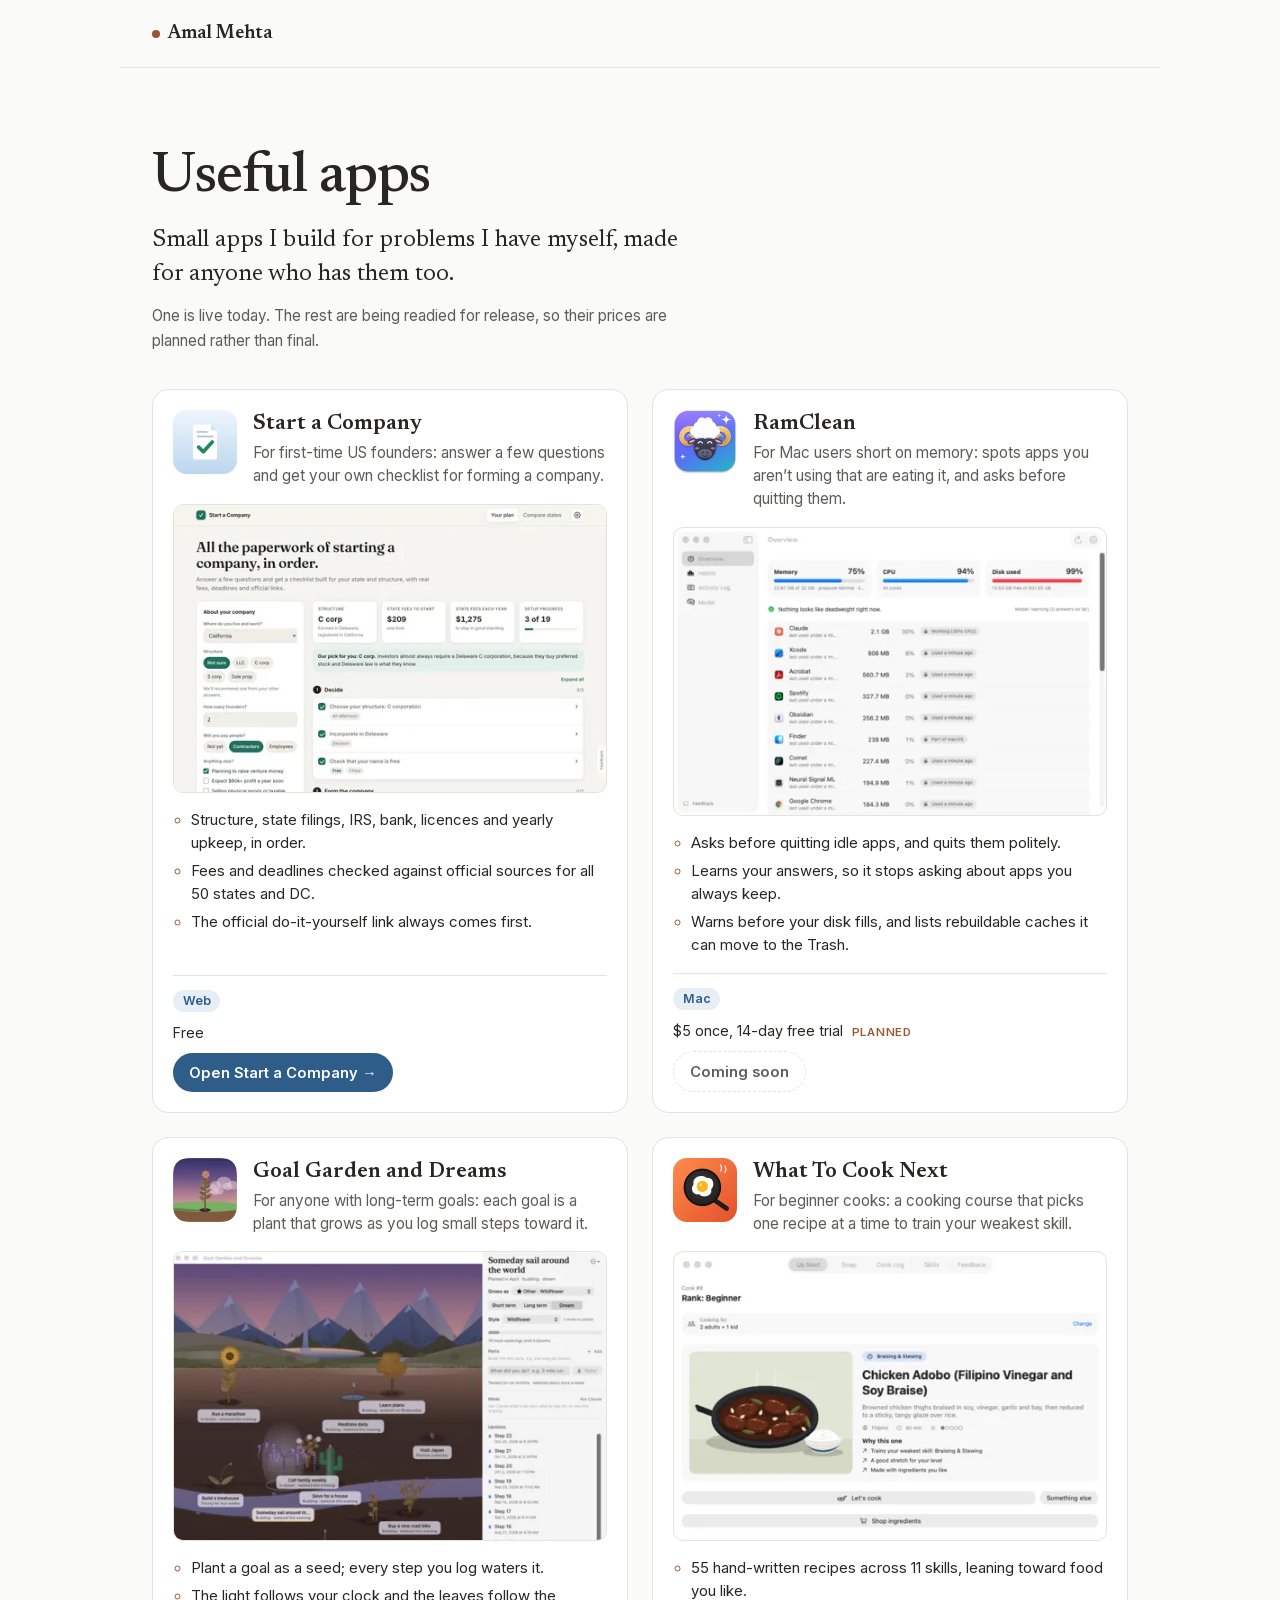
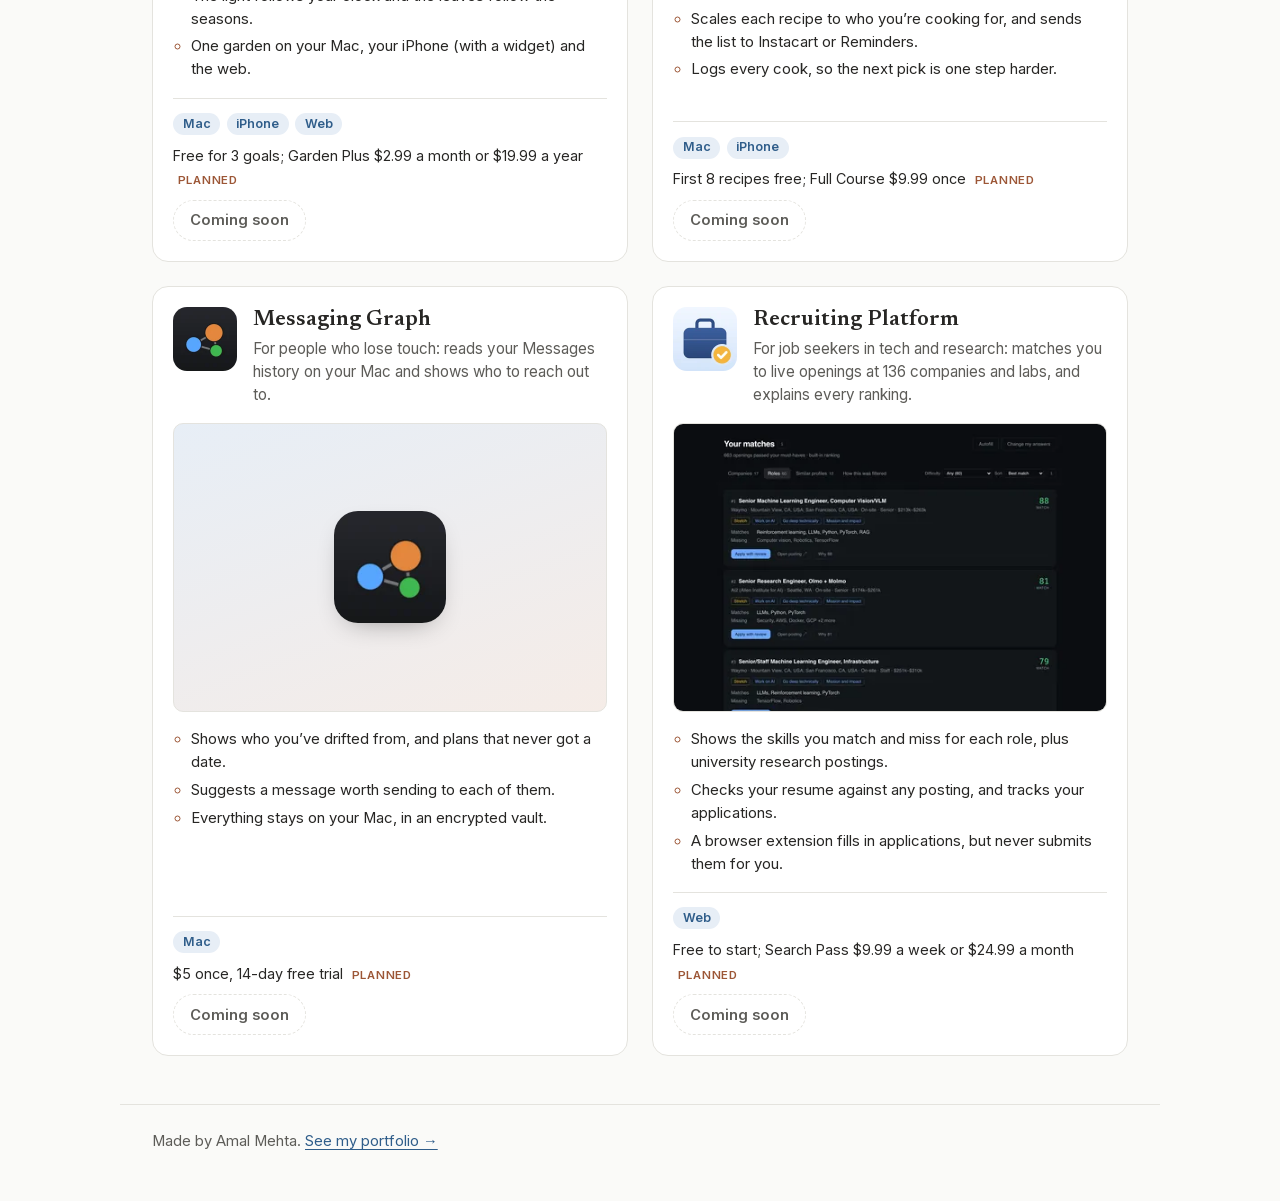
==== index.html @ cc1b42bf "Useful Apps: a page showing six apps, with icons, screenshots, prices and honest links" ====
<!doctype html>
<html lang="en">
<head>
  <meta charset="utf-8">
  <meta name="viewport" content="width=device-width, initial-scale=1">
  <meta name="color-scheme" content="light dark">
  <meta http-equiv="Content-Security-Policy" content="default-src 'self'; object-src 'none'; base-uri 'self'; form-action 'none'">
  <title>Useful Apps · Amal Mehta</title>
  <meta name="description" content="A small suite of useful apps by Amal Mehta: for your Mac's memory, your long-term goals, learning to cook, starting a company, keeping in touch and finding a job.">
  <meta name="theme-color" content="#fafaf8" media="(prefers-color-scheme: light)">
  <meta name="theme-color" content="#131414" media="(prefers-color-scheme: dark)">
  <link rel="icon" href="images/favicon-32.png" sizes="32x32" type="image/png">
  <link rel="icon" href="favicon.svg" type="image/svg+xml">
  <link rel="apple-touch-icon" href="images/apple-touch-icon.png">
  <link rel="canonical" href="https://amalmehta.github.io/UsefulApps/">
  <meta property="og:type" content="website">
  <meta property="og:site_name" content="Amal Mehta">
  <meta property="og:url" content="https://amalmehta.github.io/UsefulApps/">
  <meta property="og:title" content="Useful Apps by Amal Mehta">
  <meta property="og:description" content="Six small apps for real problems: your Mac's memory, long-term goals, learning to cook, starting a company, keeping in touch and finding a job.">
  <meta property="og:image" content="https://amalmehta.github.io/UsefulApps/images/og.png">
  <meta property="og:image:width" content="1200">
  <meta property="og:image:height" content="630">
  <meta property="og:image:alt" content="Useful Apps by Amal Mehta, with the six apps' icons in a row">
  <meta name="twitter:card" content="summary_large_image">
  <meta name="twitter:image:alt" content="Useful Apps by Amal Mehta, with the six apps' icons in a row">
  <link rel="preload" href="fonts/newsreader-latin.woff2" as="font" type="font/woff2" crossorigin>
  <link rel="preload" href="fonts/inter-latin.woff2" as="font" type="font/woff2" crossorigin>
  <link rel="stylesheet" href="styles.css">
</head>
<body>
  <a class="skip" href="#apps">Skip to the apps</a>

  <header class="wrap top">
    <a class="name" href="https://amalmehta.github.io/PortfolioWebsite/">Amal Mehta</a>
  </header>

  <main>
    <section class="wrap intro">
      <h1>Useful apps</h1>
      <p class="lede">Small apps I build for problems I have myself, made for anyone who has them too.</p>
      <p class="note">One is live today. The rest are being readied for release, so their prices are planned rather than final.</p>
    </section>

    <section class="wrap" id="apps" aria-label="The apps">
      <ul class="apps">

        <li class="app" id="start-a-company">
          <div class="app-head">
            <img class="app-icon" src="images/icons/start-a-company.webp" width="64" height="64" alt="Start a Company’s icon: a page with a green tick">
            <div>
              <h2>Start a Company</h2>
              <p class="pitch">For first-time US founders: answer a few questions and get your own checklist for forming a company.</p>
            </div>
          </div>
          <img class="shot" src="images/shots/start-a-company-960.webp" srcset="images/shots/start-a-company-480.webp 480w, images/shots/start-a-company-960.webp 960w" sizes="(min-width: 760px) 470px, calc(100vw - 32px)" width="960" height="640" loading="lazy" alt="Start a Company’s plan: the founder’s answers on the left, and a checklist on the right with the structure, state fees and setup progress at the top">
          <ul class="does">
            <li>Structure, state filings, IRS, bank, licences and yearly upkeep, in order.</li>
            <li>Fees and deadlines checked against official sources for all 50 states and DC.</li>
            <li>The official do-it-yourself link always comes first.</li>
          </ul>
          <div class="app-foot">
            <p class="badges"><span class="badge">Web</span></p>
            <p class="price">Free</p>
            <p class="action"><a class="go" href="https://amalmehta.github.io/StartACompany/">Open Start a Company <span aria-hidden="true">→</span></a></p>
          </div>
        </li>

        <li class="app" id="ramclean">
          <div class="app-head">
            <img class="app-icon" src="images/icons/ramclean.webp" width="64" height="64" alt="RamClean’s icon: a smiling ram">
            <div>
              <h2>RamClean</h2>
              <p class="pitch">For Mac users short on memory: spots apps you aren’t using that are eating it, and asks before quitting them.</p>
            </div>
          </div>
          <img class="shot" src="images/shots/ramclean-960.webp" srcset="images/shots/ramclean-480.webp 480w, images/shots/ramclean-960.webp 960w" sizes="(min-width: 760px) 470px, calc(100vw - 32px)" width="960" height="640" loading="lazy" alt="RamClean’s overview window: memory, CPU and disk gauges above a list of apps with how much memory each uses and when it was last used">
          <ul class="does">
            <li>Asks before quitting idle apps, and quits them politely.</li>
            <li>Learns your answers, so it stops asking about apps you always keep.</li>
            <li>Warns before your disk fills, and lists rebuildable caches it can move to the Trash.</li>
          </ul>
          <div class="app-foot">
            <p class="badges"><span class="badge">Mac</span></p>
            <p class="price">$5 once, 14-day free trial <span class="planned">planned</span></p>
            <p class="action"><span class="soon">Coming soon</span></p>
          </div>
        </li>

        <li class="app" id="goal-garden">
          <div class="app-head">
            <img class="app-icon" src="images/icons/goal-garden.webp" width="64" height="64" alt="Goal Garden’s icon: a flowering stem growing from the ground at dusk">
            <div>
              <h2>Goal Garden and Dreams</h2>
              <p class="pitch">For anyone with long-term goals: each goal is a plant that grows as you log small steps toward it.</p>
            </div>
          </div>
          <img class="shot" src="images/shots/goal-garden-960.webp" srcset="images/shots/goal-garden-480.webp 480w, images/shots/goal-garden-960.webp 960w" sizes="(min-width: 760px) 470px, calc(100vw - 32px)" width="960" height="640" loading="lazy" alt="A garden at dusk below mountains, with a plant for each goal at a different stage of growth, and one goal’s panel open at the side">
          <ul class="does">
            <li>Plant a goal as a seed; every step you log waters it.</li>
            <li>The light follows your clock and the leaves follow the seasons.</li>
            <li>One garden on your Mac, your iPhone (with a widget) and the web.</li>
          </ul>
          <div class="app-foot">
            <p class="badges"><span class="badge">Mac</span> <span class="badge">iPhone</span> <span class="badge">Web</span></p>
            <p class="price">Free for 3 goals; Garden Plus $2.99 a month or $19.99 a year <span class="planned">planned</span></p>
            <p class="action"><span class="soon">Coming soon</span></p>
          </div>
        </li>

        <li class="app" id="what-to-cook-next">
          <div class="app-head">
            <img class="app-icon" src="images/icons/what-to-cook-next.webp" width="64" height="64" alt="What To Cook Next’s icon: an egg frying in a pan">
            <div>
              <h2>What To Cook Next</h2>
              <p class="pitch">For beginner cooks: a cooking course that picks one recipe at a time to train your weakest skill.</p>
            </div>
          </div>
          <img class="shot" src="images/shots/what-to-cook-next-960.webp" srcset="images/shots/what-to-cook-next-480.webp 480w, images/shots/what-to-cook-next-960.webp 960w" sizes="(min-width: 760px) 470px, calc(100vw - 32px)" width="960" height="640" loading="lazy" alt="What To Cook Next on a Mac: the next recipe, chicken adobo, with an illustration and the reasons it was chosen">
          <ul class="does">
            <li>55 hand-written recipes across 11 skills, leaning toward food you like.</li>
            <li>Scales each recipe to who you’re cooking for, and sends the list to Instacart or Reminders.</li>
            <li>Logs every cook, so the next pick is one step harder.</li>
          </ul>
          <div class="app-foot">
            <p class="badges"><span class="badge">Mac</span> <span class="badge">iPhone</span></p>
            <p class="price">First 8 recipes free; Full Course $9.99 once <span class="planned">planned</span></p>
            <p class="action"><span class="soon">Coming soon</span></p>
          </div>
        </li>

        <li class="app" id="messaging-graph">
          <div class="app-head">
            <img class="app-icon" src="images/icons/messaging-graph.webp" width="64" height="64" alt="Messaging Graph’s icon: three linked dots">
            <div>
              <h2>Messaging Graph</h2>
              <p class="pitch">For people who lose touch: reads your Messages history on your Mac and shows who to reach out to.</p>
            </div>
          </div>
          <div class="shot shot-icon">
            <img src="images/icons/messaging-graph.webp" width="128" height="128" loading="lazy" alt="Messaging Graph’s icon, shown large, as there is no screenshot yet: three linked dots">
          </div>
          <ul class="does">
            <li>Shows who you’ve drifted from, and plans that never got a date.</li>
            <li>Suggests a message worth sending to each of them.</li>
            <li>Everything stays on your Mac, in an encrypted vault.</li>
          </ul>
          <div class="app-foot">
            <p class="badges"><span class="badge">Mac</span></p>
            <p class="price">$5 once, 14-day free trial <span class="planned">planned</span></p>
            <p class="action"><span class="soon">Coming soon</span></p>
          </div>
        </li>

        <li class="app" id="recruiting-platform">
          <div class="app-head">
            <img class="app-icon" src="images/icons/recruiting-platform.webp" width="64" height="64" alt="Recruiting Platform’s icon: a briefcase with a gold tick">
            <div>
              <h2>Recruiting Platform</h2>
              <p class="pitch">For job seekers in tech and research: matches you to live openings at 136 companies and labs, and explains every ranking.</p>
            </div>
          </div>
          <img class="shot" src="images/shots/recruiting-platform-960.webp" srcset="images/shots/recruiting-platform-480.webp 480w, images/shots/recruiting-platform-960.webp 960w" sizes="(min-width: 760px) 470px, calc(100vw - 32px)" width="960" height="640" loading="lazy" alt="A list of matched roles, each with a match score and the skills that match and are missing, for a made-up candidate">
          <ul class="does">
            <li>Shows the skills you match and miss for each role, plus university research postings.</li>
            <li>Checks your resume against any posting, and tracks your applications.</li>
            <li>A browser extension fills in applications, but never submits them for you.</li>
          </ul>
          <div class="app-foot">
            <p class="badges"><span class="badge">Web</span></p>
            <p class="price">Free to start; Search Pass $9.99 a week or $24.99 a month <span class="planned">planned</span></p>
            <p class="action"><span class="soon">Coming soon</span></p>
          </div>
        </li>

      </ul>
    </section>
  </main>

  <footer class="wrap footer">
    <p>Made by Amal Mehta. <a href="https://amalmehta.github.io/PortfolioWebsite/">See my portfolio <span aria-hidden="true">→</span></a></p>
  </footer>
</body>
</html>
---- styles.css ----
/* Useful Apps: the same palette and type as the portfolio (amalmehta.github.io/PortfolioWebsite),
   so the two read as one family. Fonts are self-hosted (SIL OFL, see fonts/OFL-*.txt). */
@font-face { font-family: "Newsreader"; font-style: normal; font-weight: 400 600; font-display: swap; src: url("fonts/newsreader-latin.woff2") format("woff2"); }
@font-face { font-family: "Inter"; font-style: normal; font-weight: 400 600; font-display: swap; src: url("fonts/inter-latin.woff2") format("woff2"); }

:root {
  --bg: #fafaf8;
  --surface: #ffffff;
  --text: #272624;
  --muted: #5d5c58;
  --faint: #706e69;
  --line: #e4e3de;
  --accent: #2f5d8a;
  --accent-soft: #e7eef6;
  --warm: #9c5636;
  --warm-soft: #f5ece7;
  --serif: "Newsreader", Georgia, "Times New Roman", serif;
  --sans: "Inter", -apple-system, BlinkMacSystemFont, "Segoe UI", sans-serif;
  color-scheme: light dark;
}

@media (prefers-color-scheme: dark) {
  :root {
    --bg: #131414;
    --surface: #1b1c1c;
    --text: #e6e5e0;
    --muted: #a6a59f;
    --faint: #8d8b85;
    --line: #2c2c2b;
    --accent: #8db6dd;
    --accent-soft: #1f2a35;
    --warm: #d9a07f;
    --warm-soft: #2b2320;
  }
}

* { box-sizing: border-box; }

body {
  margin: 0;
  background: var(--bg);
  color: var(--text);
  font-family: var(--sans);
  font-size: 17px;
  line-height: 1.65;
  -webkit-font-smoothing: antialiased;
}
main { overflow-x: clip; }

a { color: var(--accent); text-decoration: none; }
a:hover { text-decoration: underline; text-underline-offset: 3px; }

.wrap { max-width: 1040px; margin: 0 auto; padding: 0 16px; }
@media (min-width: 640px) { .wrap { padding: 0 32px; } }

/* Accessibility */
:focus-visible { outline: 2px solid var(--accent); outline-offset: 3px; border-radius: 3px; }
.skip { position: absolute; left: 16px; top: -3rem; z-index: 20; padding: 0.4rem 0.8rem; border-radius: 6px; background: var(--surface); color: var(--accent); border: 1px solid var(--line); font-size: 0.92rem; }
.skip:focus { top: 0.6rem; }

/* Top line: the name links back to the portfolio */
.top { padding-top: 1.1rem; padding-bottom: 1.1rem; border-bottom: 1px solid var(--line); }
.name { font-family: var(--serif); font-size: 1.15rem; font-weight: 600; color: var(--text); }
.name::before { content: ""; display: inline-block; width: 0.5rem; height: 0.5rem; border-radius: 50%; background: var(--warm); margin-right: 0.5rem; vertical-align: middle; }

/* Intro */
.intro { padding-top: 3.5rem; padding-bottom: 2.25rem; }
@media (min-width: 640px) { .intro { padding-top: 5rem; } }
.intro h1 {
  font-family: var(--serif); font-weight: 500;
  font-size: clamp(2.4rem, 7vw, 3.6rem); line-height: 1.05; letter-spacing: -0.02em;
  margin: 0 0 1rem;
}
.lede { font-family: var(--serif); font-size: clamp(1.2rem, 2.6vw, 1.5rem); line-height: 1.4; max-width: 40ch; margin: 0 0 0.75rem; }
.note { color: var(--muted); font-size: 0.95rem; max-width: 60ch; margin: 0; }

/* The apps: one column on phones, two from tablet width up */
.apps { list-style: none; padding: 0; margin: 0 0 3rem; display: grid; gap: 1.25rem; }
@media (min-width: 760px) { .apps { grid-template-columns: 1fr 1fr; gap: 1.5rem; } }
.app {
  display: flex; flex-direction: column; gap: 1rem;
  padding: 1.25rem; background: var(--surface);
  border: 1px solid var(--line); border-radius: 16px;
  min-width: 0;
}
.app-head { display: grid; grid-template-columns: 64px 1fr; gap: 1rem; align-items: start; }
.app-icon { width: 64px; height: 64px; border-radius: 14px; }
.app h2 { font-family: var(--serif); font-weight: 600; font-size: 1.35rem; line-height: 1.25; margin: 0.05rem 0 0.25rem; }
.pitch { margin: 0; font-size: 0.95rem; line-height: 1.5; color: var(--muted); }

/* Every card has a picture: a screenshot, or the icon shown large where there isn't one yet */
.shot {
  display: block; width: 100%; height: auto; aspect-ratio: 3 / 2;
  object-fit: cover; object-position: top;
  border-radius: 10px; border: 1px solid var(--line); background: var(--bg);
}
.shot-icon { display: grid; place-items: center; background: linear-gradient(160deg, var(--accent-soft), var(--warm-soft)); }
.shot-icon img { width: 112px; height: 112px; border-radius: 24px; box-shadow: 0 10px 28px -14px rgb(0 0 0 / 0.45); }

.does { margin: 0; padding-left: 1.15rem; font-size: 0.93rem; line-height: 1.55; }
.does li + li { margin-top: 0.3rem; }
.does li::marker { color: var(--warm); }

/* Platforms, price and the one next step, pinned to the bottom so cards line up */
.app-foot { margin-top: auto; padding-top: 0.9rem; border-top: 1px solid var(--line); display: grid; gap: 0.55rem; }
.app-foot p { margin: 0; }
.badges { display: flex; flex-wrap: wrap; gap: 0.4rem; }
.badge { font-size: 0.78rem; font-weight: 600; line-height: 1.5; padding: 0.1rem 0.6rem; border-radius: 999px; background: var(--accent-soft); color: var(--accent); }
.price { font-size: 0.9rem; color: var(--text); }
.planned { margin-left: 0.3rem; font-size: 0.72rem; font-weight: 600; letter-spacing: 0.06em; text-transform: uppercase; color: var(--warm); white-space: nowrap; }
.go, .soon { display: inline-block; padding: 0.45rem 1rem; border-radius: 999px; font-weight: 600; font-size: 0.92rem; }
.go { color: #fff; background: var(--accent); transition: background-color 0.2s; }
.go:hover { text-decoration: none; background: color-mix(in srgb, var(--accent) 85%, #000); }
@media (prefers-color-scheme: dark) { .go { color: #10161c; } .go:hover { background: color-mix(in srgb, var(--accent) 85%, #fff); } }
.soon { color: var(--muted); border: 1px dashed var(--line); }
@media (pointer: coarse) { .go, .soon { padding-block: 0.65rem; } }

@media (max-width: 480px) {
  .app { padding: 1rem; }
  .app-head { grid-template-columns: 52px 1fr; gap: 0.8rem; }
  .app-icon { width: 52px; height: 52px; border-radius: 12px; }
}

/* Footer */
.footer { padding-top: 1.5rem; padding-bottom: 3rem; border-top: 1px solid var(--line); color: var(--muted); font-size: 0.92rem; }
.footer p { margin: 0; }
.footer a { text-decoration: underline; text-underline-offset: 3px; text-decoration-thickness: 1px; }
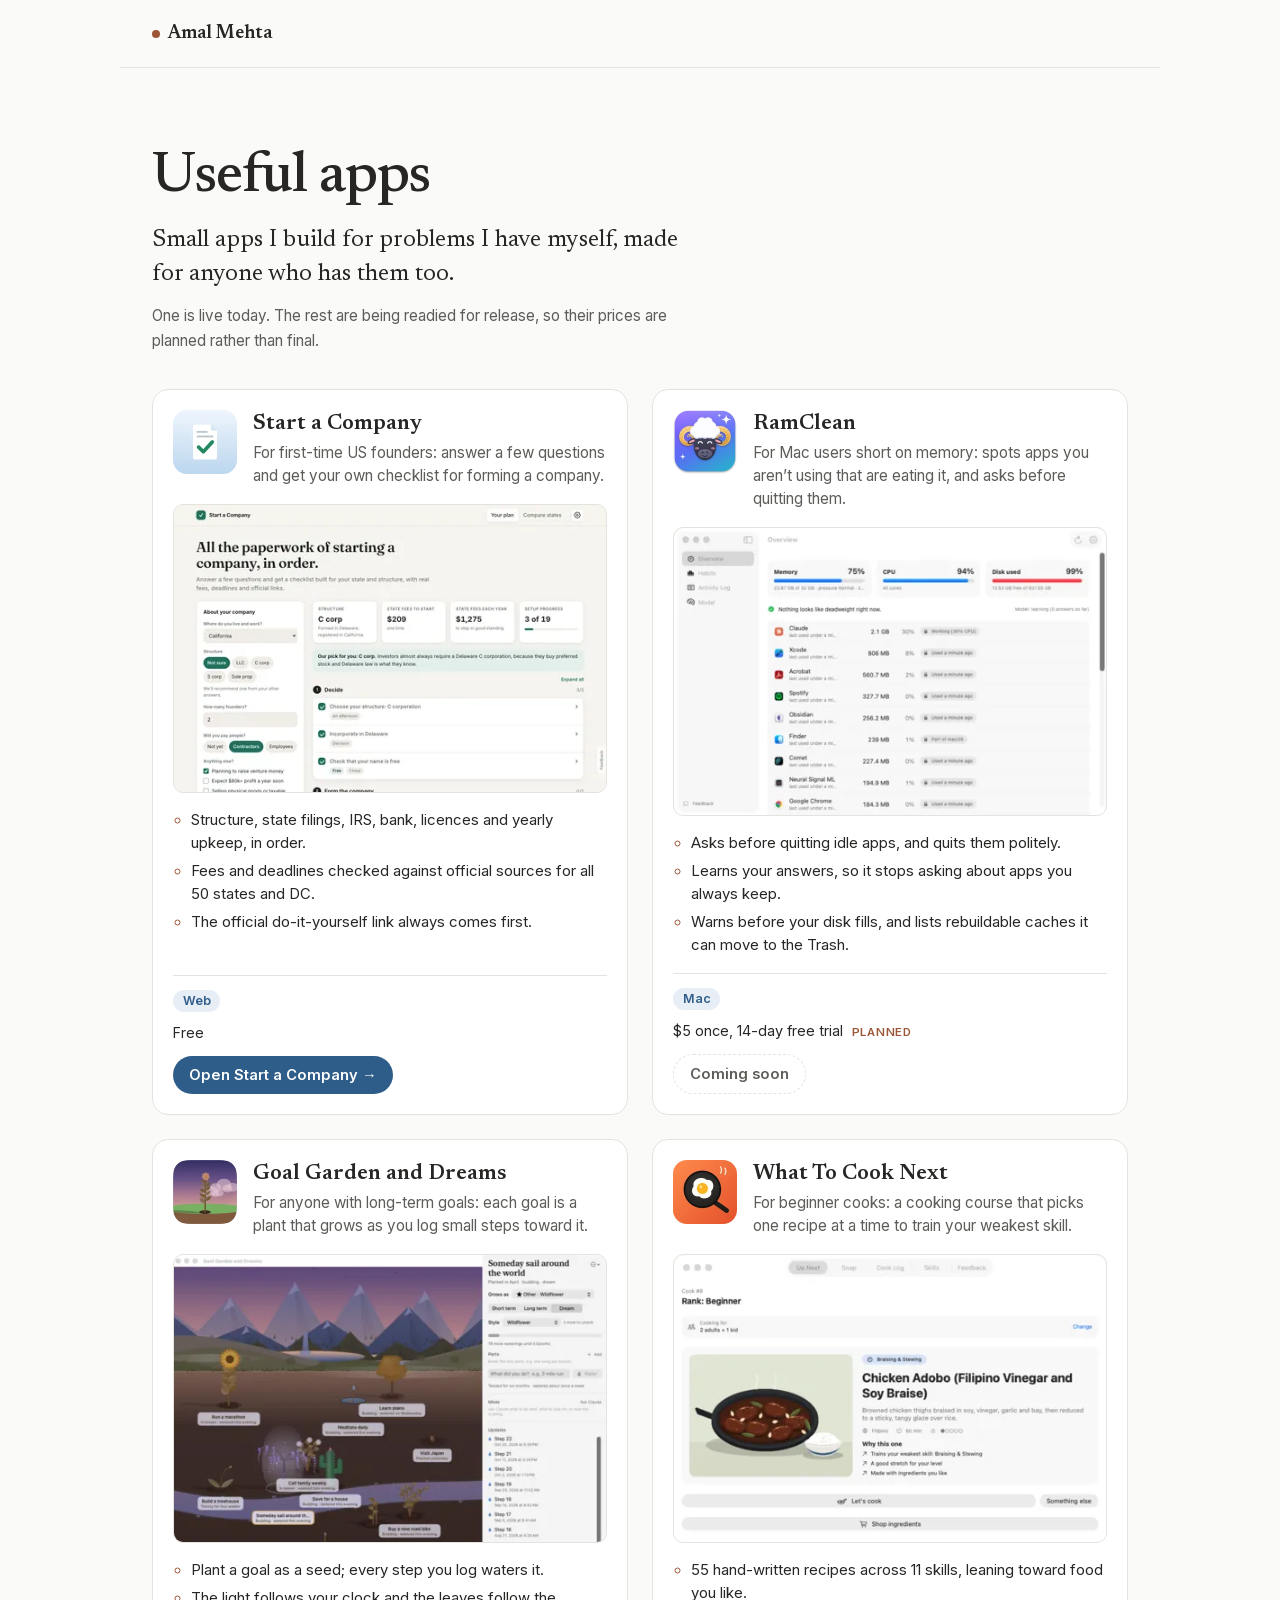
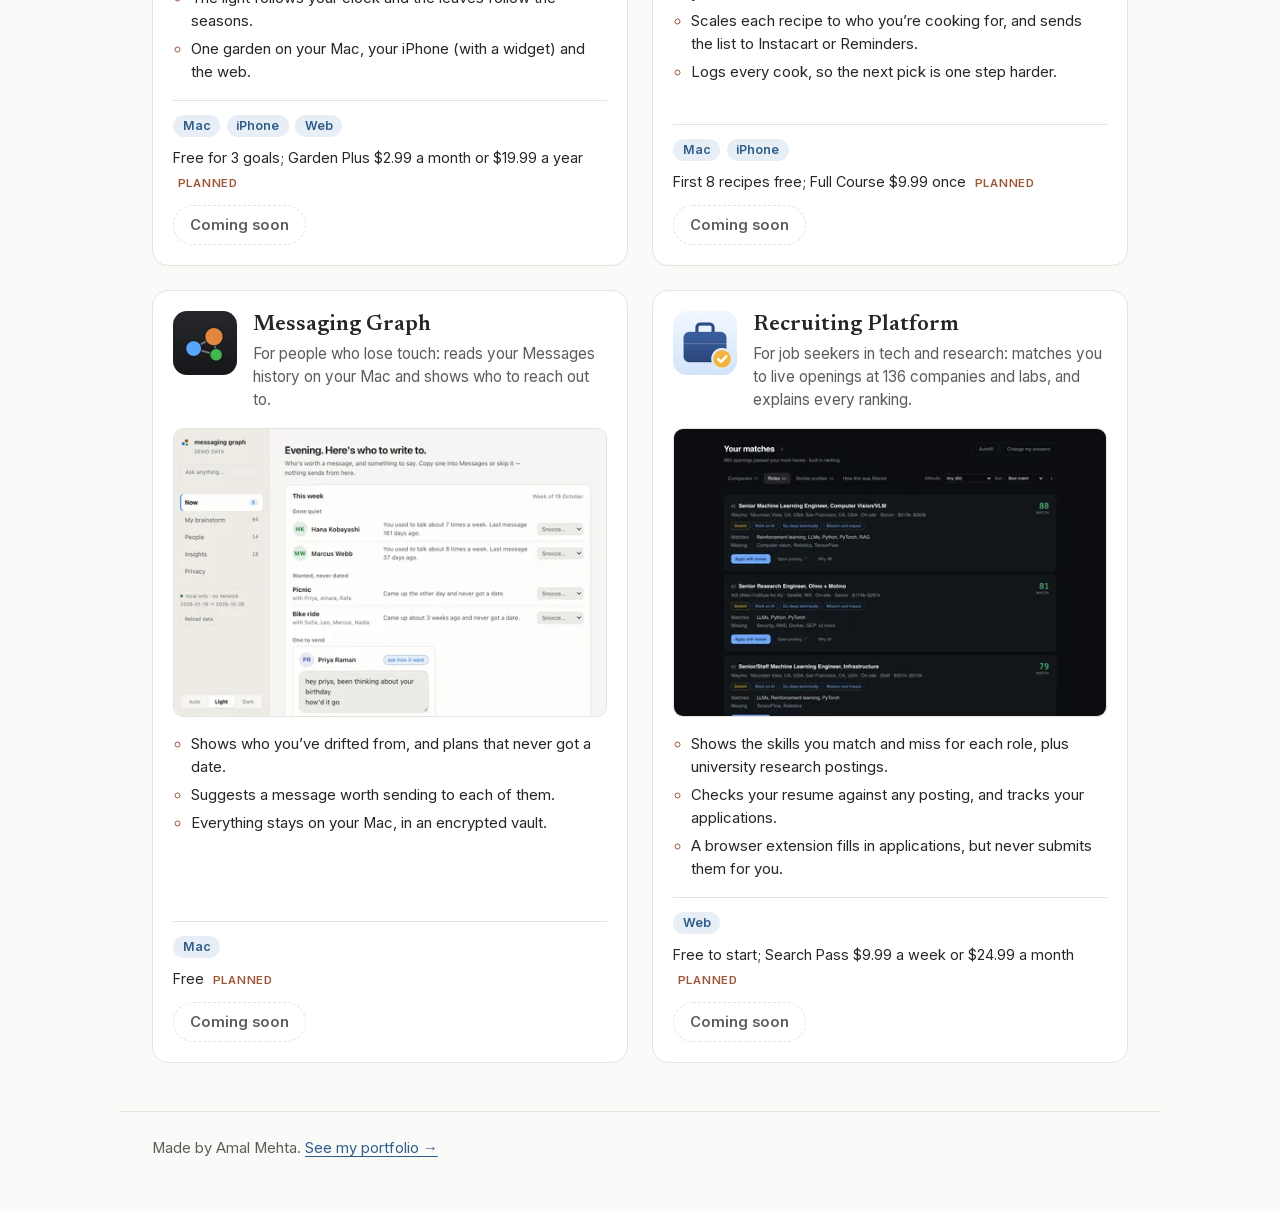
==== commit 50c3ccb9: "Give Messaging Graph a real screenshot and its free price The card showed its icon large in place of" ====
--- a/index.html
+++ b/index.html
@@ -137,9 +137,7 @@
               <p class="pitch">For people who lose touch: reads your Messages history on your Mac and shows who to reach out to.</p>
             </div>
           </div>
-          <div class="shot shot-icon">
-            <img src="images/icons/messaging-graph.webp" width="128" height="128" loading="lazy" alt="Messaging Graph’s icon, shown large, as there is no screenshot yet: three linked dots">
-          </div>
+          <img class="shot" src="images/shots/messaging-graph-960.webp" srcset="images/shots/messaging-graph-480.webp 480w, images/shots/messaging-graph-960.webp 960w" sizes="(min-width: 760px) 470px, calc(100vw - 32px)" width="960" height="640" loading="lazy" alt="Messaging Graph’s week, from a made-up demo history: two friends who have gone quiet, two plans that never got a date, and a suggested message to send">
           <ul class="does">
             <li>Shows who you’ve drifted from, and plans that never got a date.</li>
             <li>Suggests a message worth sending to each of them.</li>
@@ -147,7 +145,7 @@
           </ul>
           <div class="app-foot">
             <p class="badges"><span class="badge">Mac</span></p>
-            <p class="price">$5 once, 14-day free trial <span class="planned">planned</span></p>
+            <p class="price">Free <span class="planned">planned</span></p>
             <p class="action"><span class="soon">Coming soon</span></p>
           </div>
         </li>
--- a/styles.css
+++ b/styles.css
@@ -88,14 +88,12 @@
 .app h2 { font-family: var(--serif); font-weight: 600; font-size: 1.35rem; line-height: 1.25; margin: 0.05rem 0 0.25rem; }
 .pitch { margin: 0; font-size: 0.95rem; line-height: 1.5; color: var(--muted); }
 
-/* Every card has a picture: a screenshot, or the icon shown large where there isn't one yet */
+/* Every card has a screenshot */
 .shot {
   display: block; width: 100%; height: auto; aspect-ratio: 3 / 2;
   object-fit: cover; object-position: top;
   border-radius: 10px; border: 1px solid var(--line); background: var(--bg);
 }
-.shot-icon { display: grid; place-items: center; background: linear-gradient(160deg, var(--accent-soft), var(--warm-soft)); }
-.shot-icon img { width: 112px; height: 112px; border-radius: 24px; box-shadow: 0 10px 28px -14px rgb(0 0 0 / 0.45); }
 
 .does { margin: 0; padding-left: 1.15rem; font-size: 0.93rem; line-height: 1.55; }
 .does li + li { margin-top: 0.3rem; }
@@ -108,6 +106,7 @@
 .badge { font-size: 0.78rem; font-weight: 600; line-height: 1.5; padding: 0.1rem 0.6rem; border-radius: 999px; background: var(--accent-soft); color: var(--accent); }
 .price { font-size: 0.9rem; color: var(--text); }
 .planned { margin-left: 0.3rem; font-size: 0.72rem; font-weight: 600; letter-spacing: 0.06em; text-transform: uppercase; color: var(--warm); white-space: nowrap; }
+.action { padding-top: 0.15rem; }
 .go, .soon { display: inline-block; padding: 0.45rem 1rem; border-radius: 999px; font-weight: 600; font-size: 0.92rem; }
 .go { color: #fff; background: var(--accent); transition: background-color 0.2s; }
 .go:hover { text-decoration: none; background: color-mix(in srgb, var(--accent) 85%, #000); }
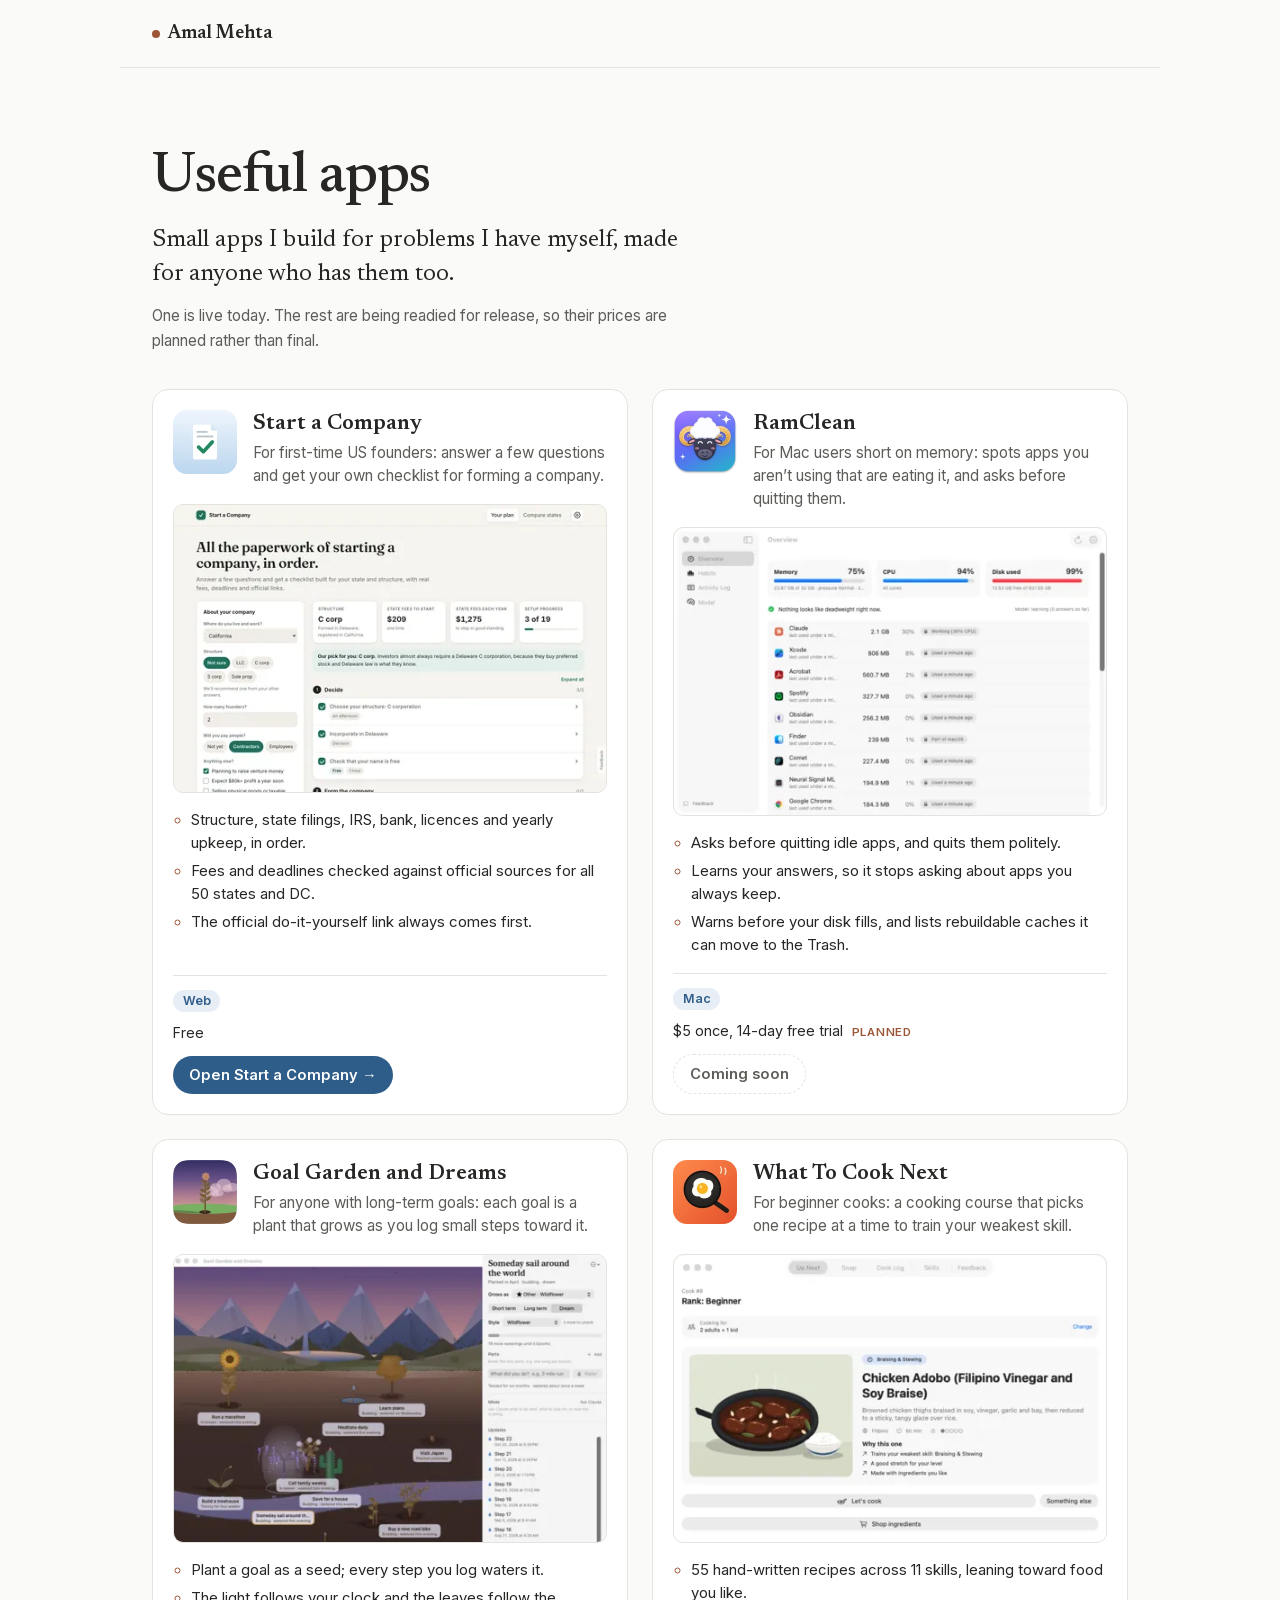
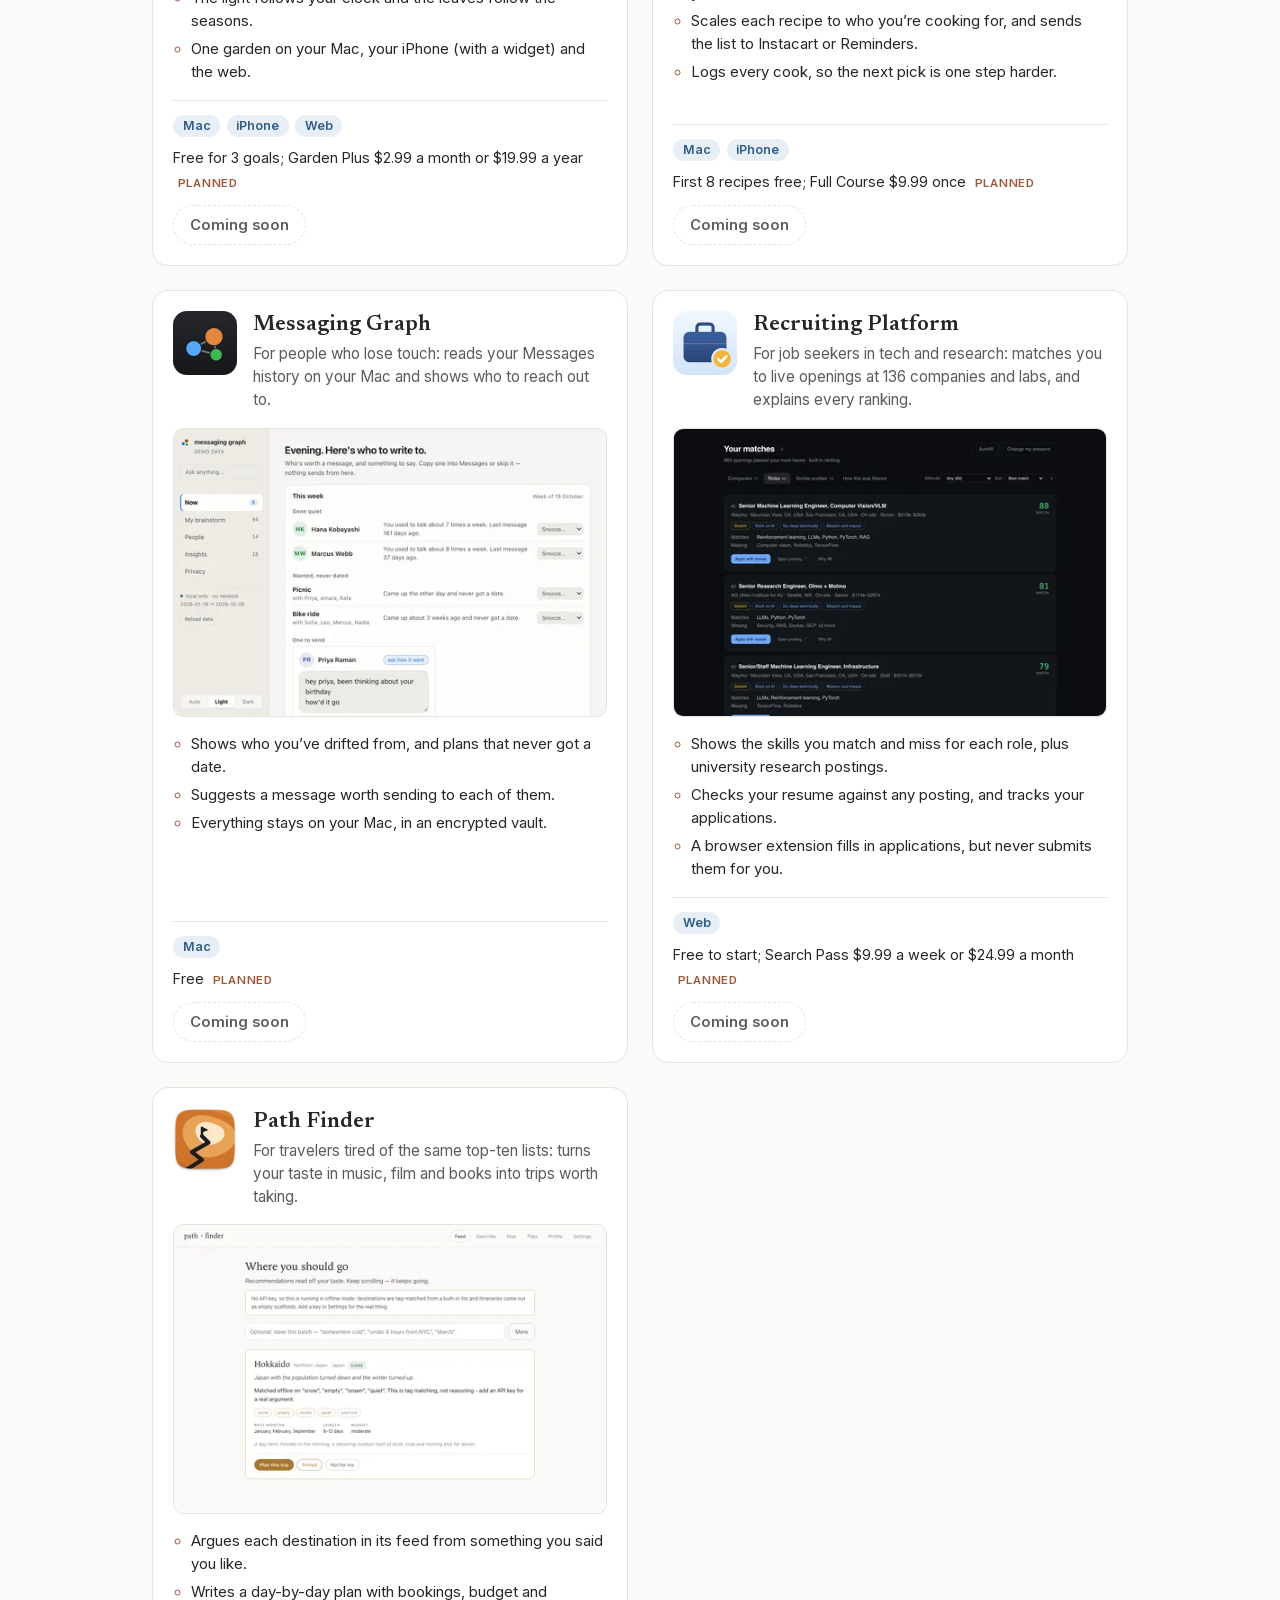
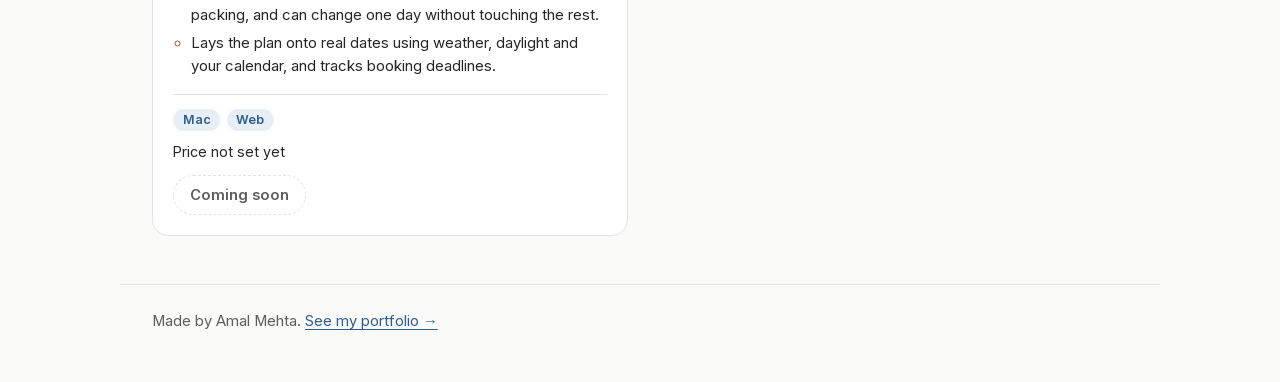
==== commit c3c04d18: "Add Path Finder as the seventh app Its card uses the app's own icon and offline-mode screenshot, and" ====
--- a/index.html
+++ b/index.html
@@ -17,13 +17,13 @@
   <meta property="og:site_name" content="Amal Mehta">
   <meta property="og:url" content="https://amalmehta.github.io/UsefulApps/">
   <meta property="og:title" content="Useful Apps by Amal Mehta">
-  <meta property="og:description" content="Six small apps for real problems: your Mac's memory, long-term goals, learning to cook, starting a company, keeping in touch and finding a job.">
+  <meta property="og:description" content="Seven small apps for real problems: your Mac's memory, long-term goals, learning to cook, starting a company, keeping in touch, finding a job and planning a trip.">
   <meta property="og:image" content="https://amalmehta.github.io/UsefulApps/images/og.png">
   <meta property="og:image:width" content="1200">
   <meta property="og:image:height" content="630">
-  <meta property="og:image:alt" content="Useful Apps by Amal Mehta, with the six apps' icons in a row">
+  <meta property="og:image:alt" content="Useful Apps by Amal Mehta, with the seven apps' icons in a row">
   <meta name="twitter:card" content="summary_large_image">
-  <meta name="twitter:image:alt" content="Useful Apps by Amal Mehta, with the six apps' icons in a row">
+  <meta name="twitter:image:alt" content="Useful Apps by Amal Mehta, with the seven apps' icons in a row">
   <link rel="preload" href="fonts/newsreader-latin.woff2" as="font" type="font/woff2" crossorigin>
   <link rel="preload" href="fonts/inter-latin.woff2" as="font" type="font/woff2" crossorigin>
   <link rel="stylesheet" href="styles.css">
@@ -171,6 +171,27 @@
           </div>
         </li>
 
+        <li class="app" id="path-finder">
+          <div class="app-head">
+            <img class="app-icon" src="images/icons/path-finder.webp" width="64" height="64" alt="Path Finder’s icon: a dark trail winding up to a flag on an orange hillside">
+            <div>
+              <h2>Path Finder</h2>
+              <p class="pitch">For travelers tired of the same top-ten lists: turns your taste in music, film and books into trips worth taking.</p>
+            </div>
+          </div>
+          <img class="shot" src="images/shots/path-finder-960.webp" srcset="images/shots/path-finder-480.webp 480w, images/shots/path-finder-960.webp 960w" sizes="(min-width: 760px) 470px, calc(100vw - 32px)" width="960" height="640" loading="lazy" alt="The Feed screen: a recommendation card for Hokkaido with its taste tags, best months, length and budget, shown in offline mode">
+          <ul class="does">
+            <li>Argues each destination in its feed from something you said you like.</li>
+            <li>Writes a day-by-day plan with bookings, budget and packing, and can change one day without touching the rest.</li>
+            <li>Lays the plan onto real dates using weather, daylight and your calendar, and tracks booking deadlines.</li>
+          </ul>
+          <div class="app-foot">
+            <p class="badges"><span class="badge">Mac</span> <span class="badge">Web</span></p>
+            <p class="price">Price not set yet</p>
+            <p class="action"><span class="soon">Coming soon</span></p>
+          </div>
+        </li>
+
       </ul>
     </section>
   </main>
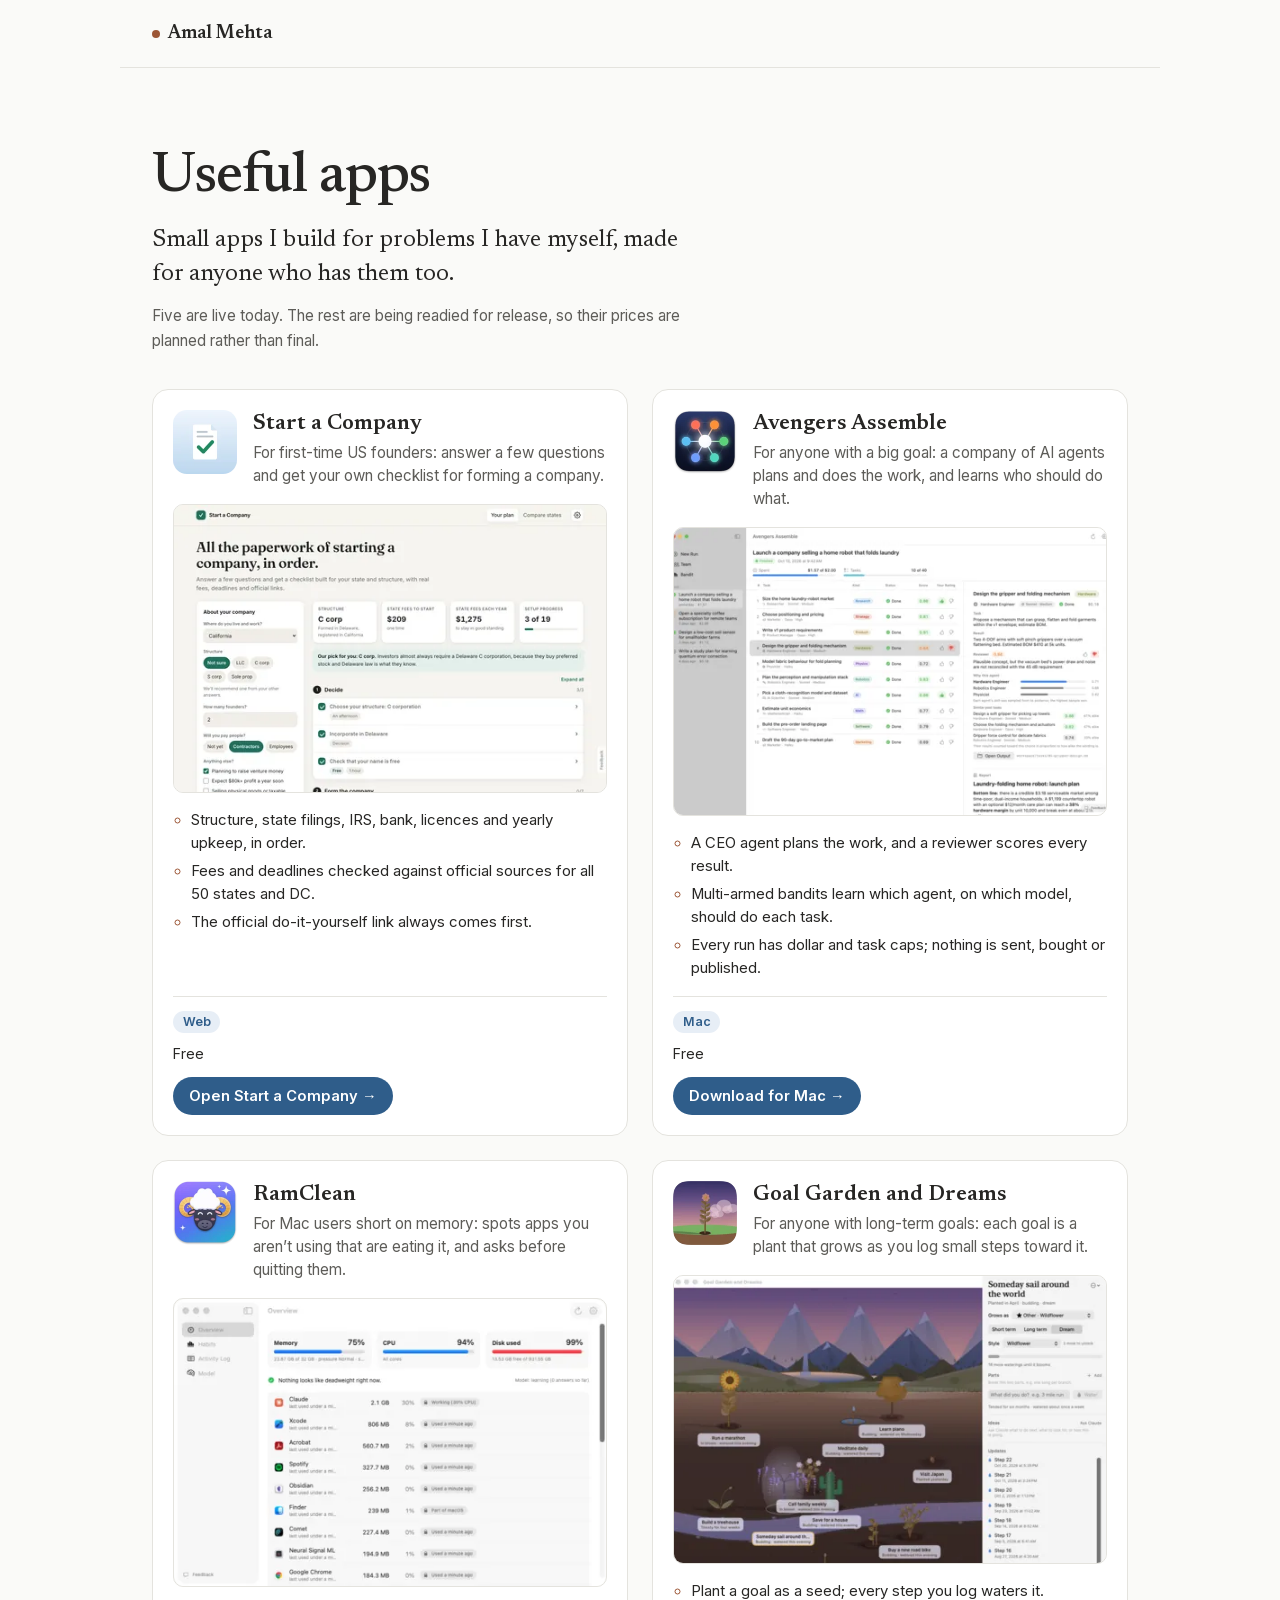
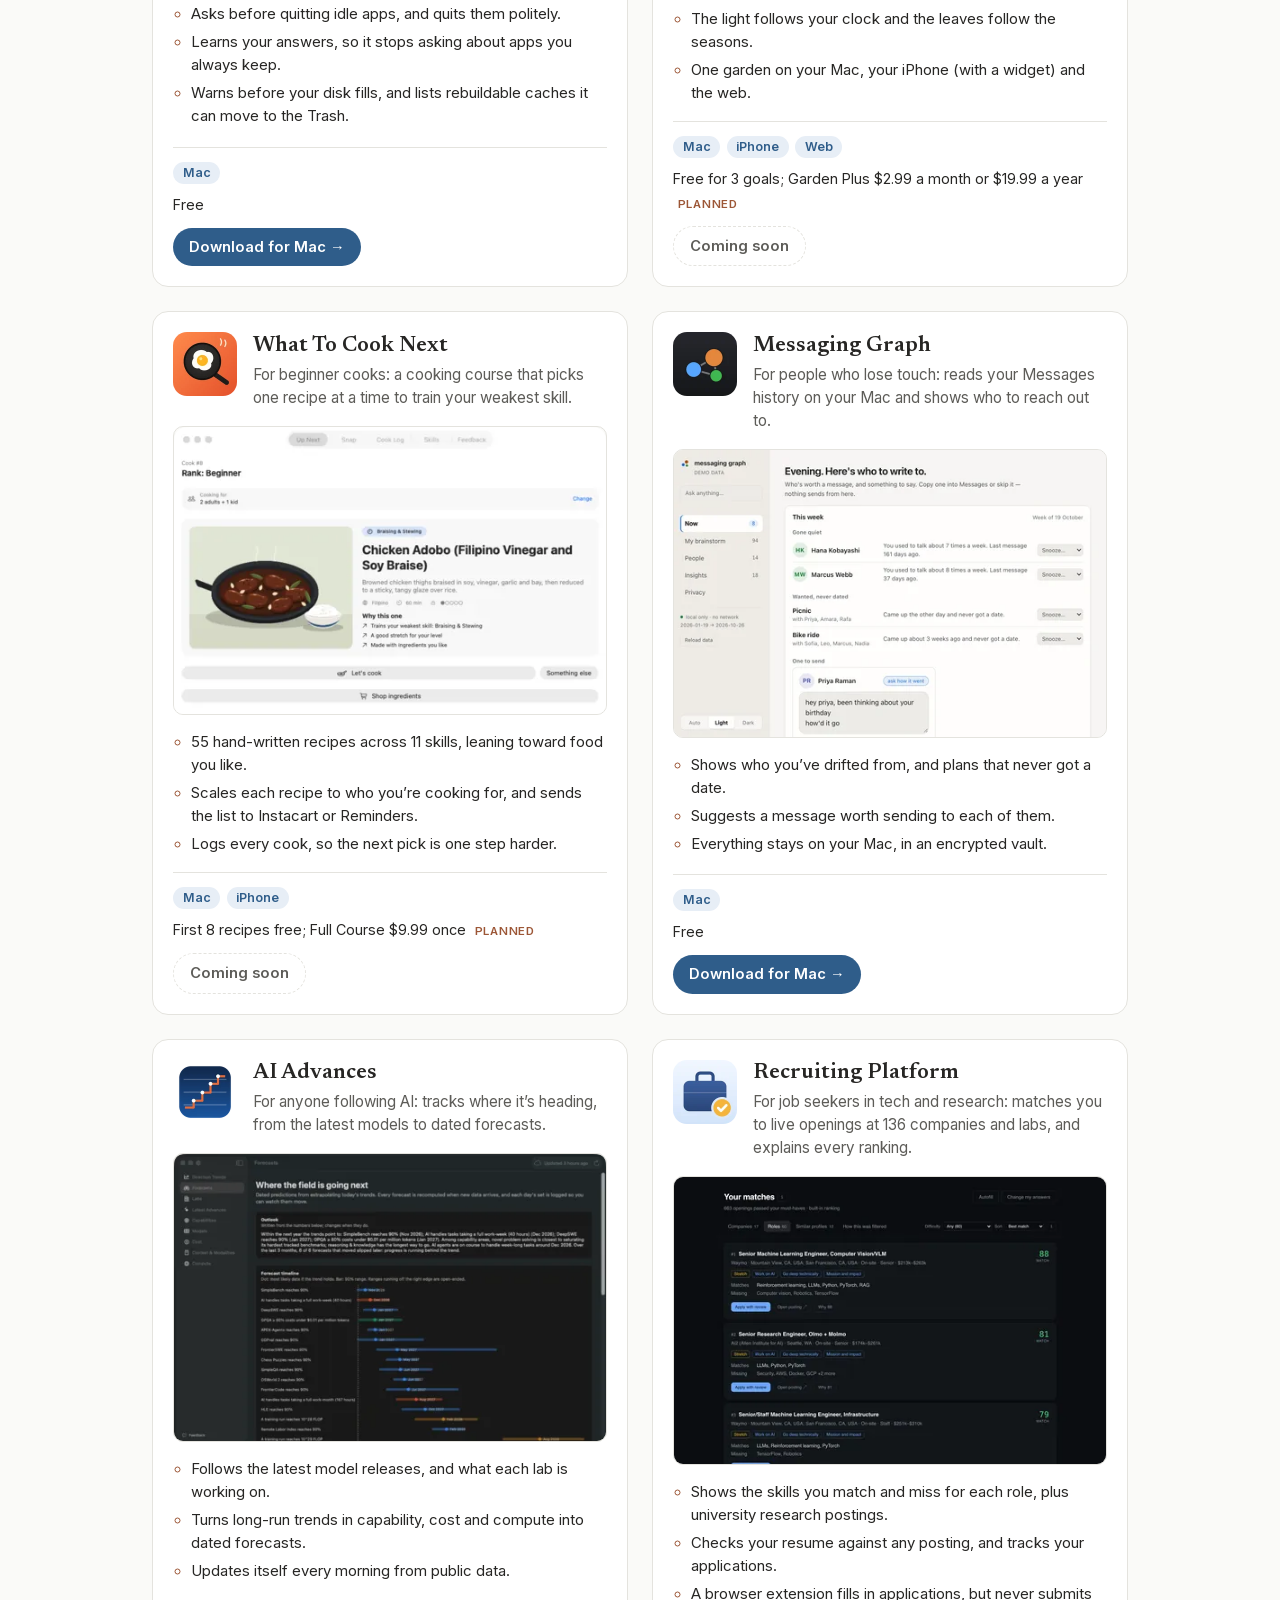
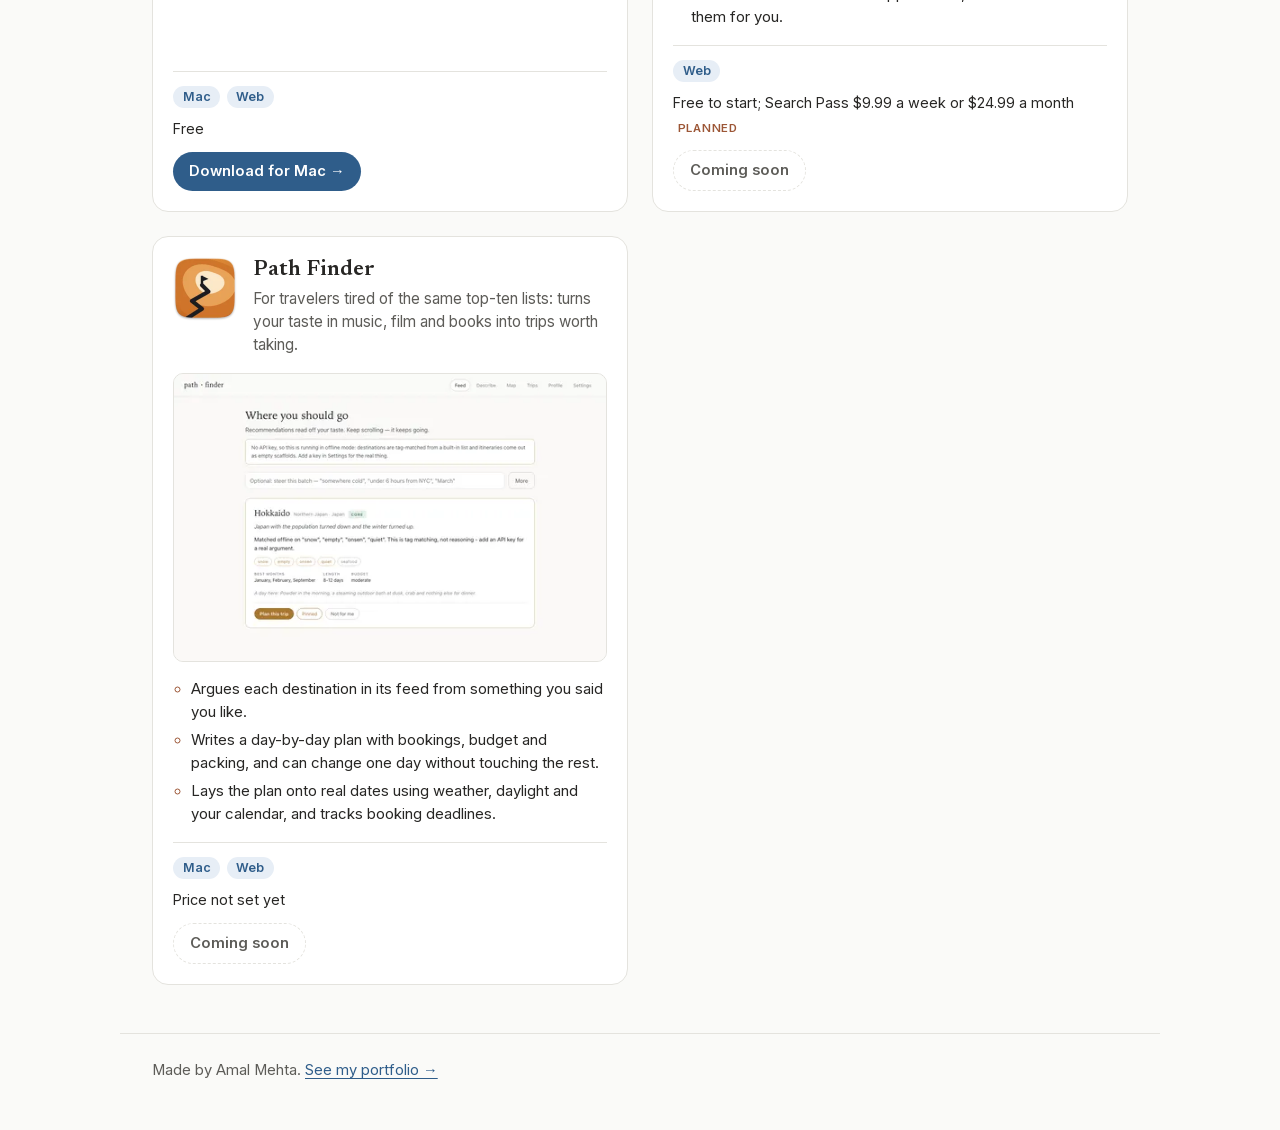
==== commit d4c3a0bd: "Add Avengers Assemble and AI Advances, and link the free downloads Copied as it stood from the uncom" ====
--- a/index.html
+++ b/index.html
@@ -17,13 +17,13 @@
   <meta property="og:site_name" content="Amal Mehta">
   <meta property="og:url" content="https://amalmehta.github.io/UsefulApps/">
   <meta property="og:title" content="Useful Apps by Amal Mehta">
-  <meta property="og:description" content="Seven small apps for real problems: your Mac's memory, long-term goals, learning to cook, starting a company, keeping in touch, finding a job and planning a trip.">
+  <meta property="og:description" content="Nine small apps for real problems: your Mac's memory, long-term goals, learning to cook, starting a company, keeping in touch, following AI, finding a job, planning a trip and running a company of AI agents.">
   <meta property="og:image" content="https://amalmehta.github.io/UsefulApps/images/og.png">
   <meta property="og:image:width" content="1200">
   <meta property="og:image:height" content="630">
-  <meta property="og:image:alt" content="Useful Apps by Amal Mehta, with the seven apps' icons in a row">
+  <meta property="og:image:alt" content="Useful Apps by Amal Mehta, with the nine apps' icons in a row">
   <meta name="twitter:card" content="summary_large_image">
-  <meta name="twitter:image:alt" content="Useful Apps by Amal Mehta, with the seven apps' icons in a row">
+  <meta name="twitter:image:alt" content="Useful Apps by Amal Mehta, with the nine apps' icons in a row">
   <link rel="preload" href="fonts/newsreader-latin.woff2" as="font" type="font/woff2" crossorigin>
   <link rel="preload" href="fonts/inter-latin.woff2" as="font" type="font/woff2" crossorigin>
   <link rel="stylesheet" href="styles.css">
@@ -39,7 +39,7 @@
     <section class="wrap intro">
       <h1>Useful apps</h1>
       <p class="lede">Small apps I build for problems I have myself, made for anyone who has them too.</p>
-      <p class="note">One is live today. The rest are being readied for release, so their prices are planned rather than final.</p>
+      <p class="note">Five are live today. The rest are being readied for release, so their prices are planned rather than final.</p>
     </section>
 
     <section class="wrap" id="apps" aria-label="The apps">
@@ -66,6 +66,27 @@
           </div>
         </li>
 
+        <li class="app" id="avengers-assemble">
+          <div class="app-head">
+            <img class="app-icon" src="images/icons/avengers-assemble.webp" width="64" height="64" alt="Avengers Assemble’s icon: a central node joined to six agents">
+            <div>
+              <h2>Avengers Assemble</h2>
+              <p class="pitch">For anyone with a big goal: a company of AI agents plans and does the work, and learns who should do what.</p>
+            </div>
+          </div>
+          <img class="shot" src="images/shots/avengers-assemble-960.webp" srcset="images/shots/avengers-assemble-480.webp 480w, images/shots/avengers-assemble-960.webp 960w" sizes="(min-width: 760px) 470px, calc(100vw - 32px)" width="960" height="640" loading="lazy" alt="Avengers Assemble on a finished run: ten tasks with the agent and model that took each, reviewer scores, your ratings, and why that agent was chosen">
+          <ul class="does">
+            <li>A CEO agent plans the work, and a reviewer scores every result.</li>
+            <li>Multi-armed bandits learn which agent, on which model, should do each task.</li>
+            <li>Every run has dollar and task caps; nothing is sent, bought or published.</li>
+          </ul>
+          <div class="app-foot">
+            <p class="badges"><span class="badge">Mac</span></p>
+            <p class="price">Free</p>
+            <p class="action"><a class="go" href="https://github.com/amalmehta/AvengersAssemble/releases/latest/download/AvengersAssemble.zip">Download for Mac <span aria-hidden="true">→</span></a></p>
+          </div>
+        </li>
+
         <li class="app" id="ramclean">
           <div class="app-head">
             <img class="app-icon" src="images/icons/ramclean.webp" width="64" height="64" alt="RamClean’s icon: a smiling ram">
@@ -82,8 +103,8 @@
           </ul>
           <div class="app-foot">
             <p class="badges"><span class="badge">Mac</span></p>
-            <p class="price">$5 once, 14-day free trial <span class="planned">planned</span></p>
-            <p class="action"><span class="soon">Coming soon</span></p>
+            <p class="price">Free</p>
+            <p class="action"><a class="go" href="https://github.com/amalmehta/RamClean/releases/latest/download/RamClean.zip">Download for Mac <span aria-hidden="true">→</span></a></p>
           </div>
         </li>
 
@@ -145,8 +166,29 @@
           </ul>
           <div class="app-foot">
             <p class="badges"><span class="badge">Mac</span></p>
-            <p class="price">Free <span class="planned">planned</span></p>
-            <p class="action"><span class="soon">Coming soon</span></p>
+            <p class="price">Free</p>
+            <p class="action"><a class="go" href="https://github.com/amalmehta/MessagingGraph/releases/latest/download/Messaging-Graph.zip">Download for Mac <span aria-hidden="true">→</span></a></p>
+          </div>
+        </li>
+
+        <li class="app" id="ai-advances">
+          <div class="app-head">
+            <img class="app-icon" src="images/icons/ai-advances.webp" width="64" height="64" alt="AI Advances’ icon">
+            <div>
+              <h2>AI Advances</h2>
+              <p class="pitch">For anyone following AI: tracks where it’s heading, from the latest models to dated forecasts.</p>
+            </div>
+          </div>
+          <img class="shot" src="images/shots/ai-advances-960.webp" srcset="images/shots/ai-advances-480.webp 480w, images/shots/ai-advances-960.webp 960w" sizes="(min-width: 760px) 470px, calc(100vw - 32px)" width="960" height="640" loading="lazy" alt="AI Advances on its Forecasts page: an auto-written outlook, then a timeline of dated predictions, each with its most likely date and a 90% range">
+          <ul class="does">
+            <li>Follows the latest model releases, and what each lab is working on.</li>
+            <li>Turns long-run trends in capability, cost and compute into dated forecasts.</li>
+            <li>Updates itself every morning from public data.</li>
+          </ul>
+          <div class="app-foot">
+            <p class="badges"><span class="badge">Mac</span> <span class="badge">Web</span></p>
+            <p class="price">Free</p>
+            <p class="action"><a class="go" href="https://github.com/amalmehta/ai-advances/releases/latest/download/AI-Advances-v1.4.zip">Download for Mac <span aria-hidden="true">→</span></a></p>
           </div>
         </li>
 
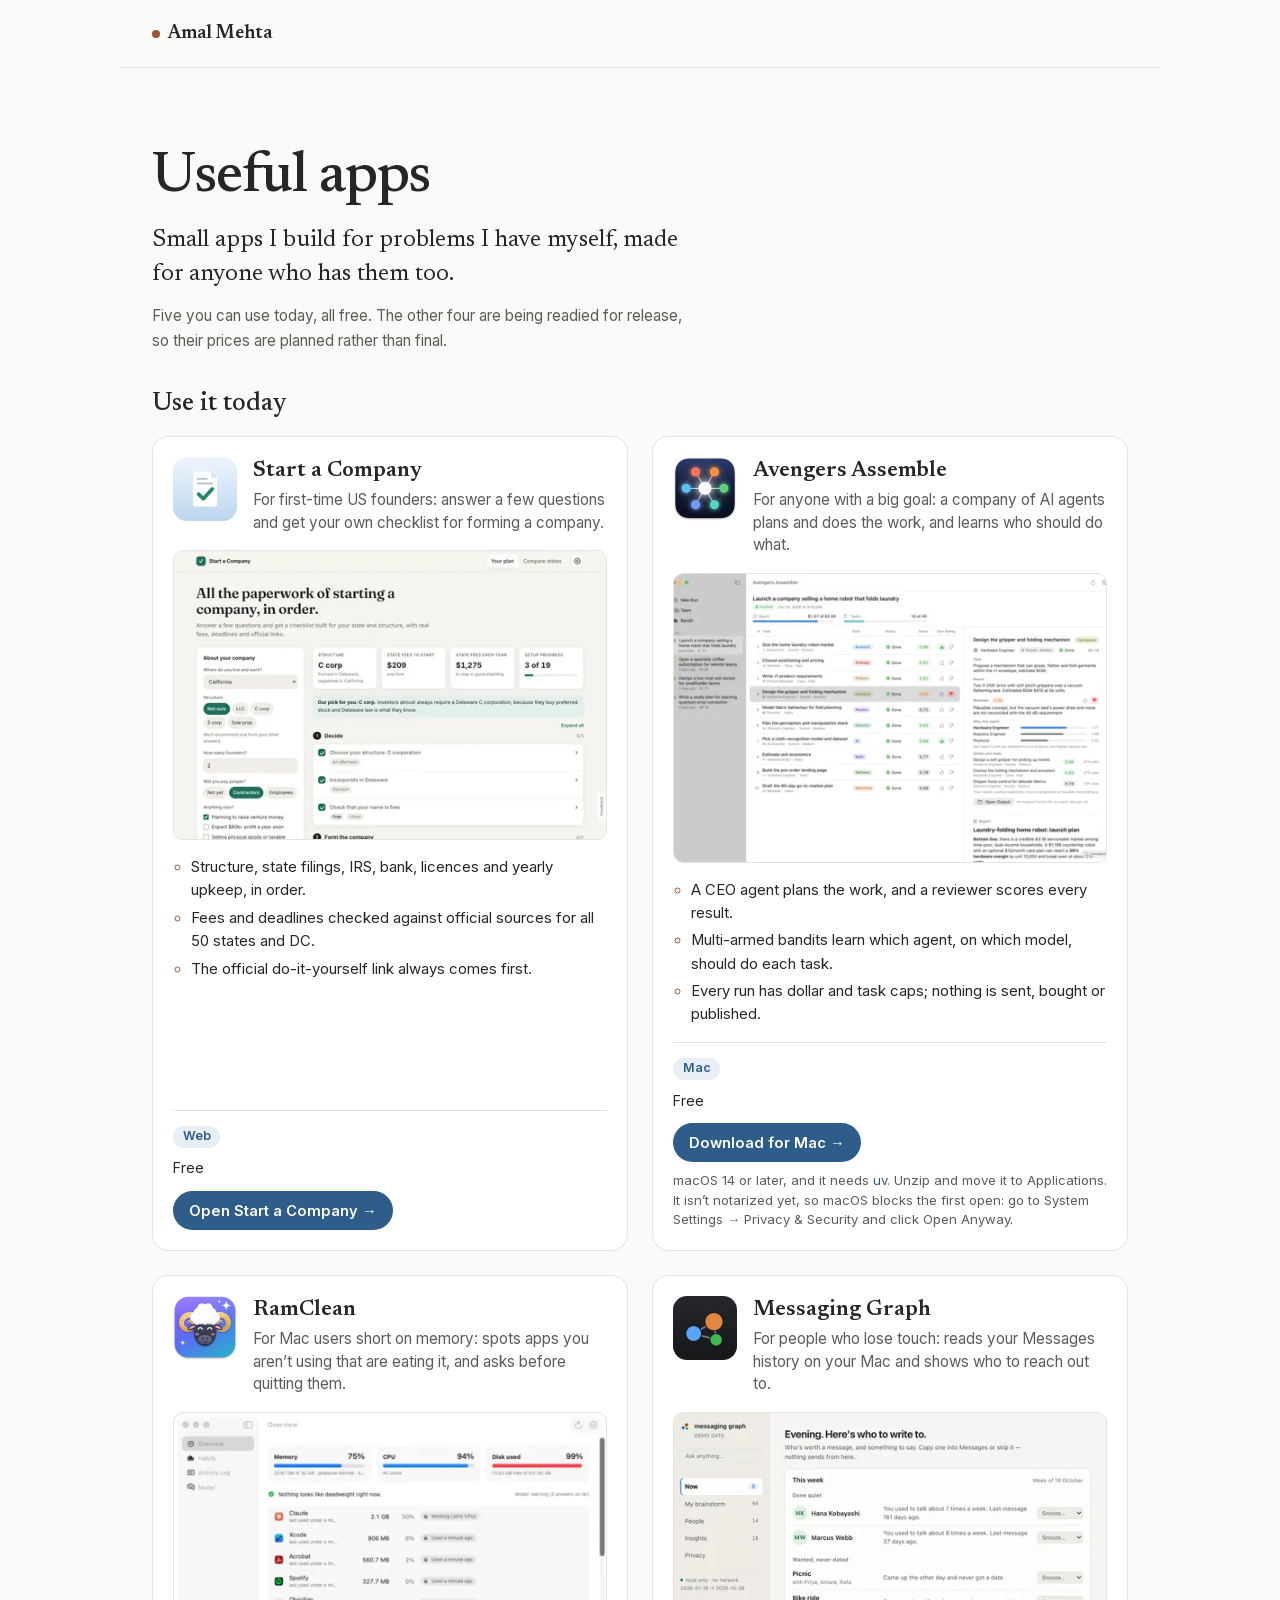
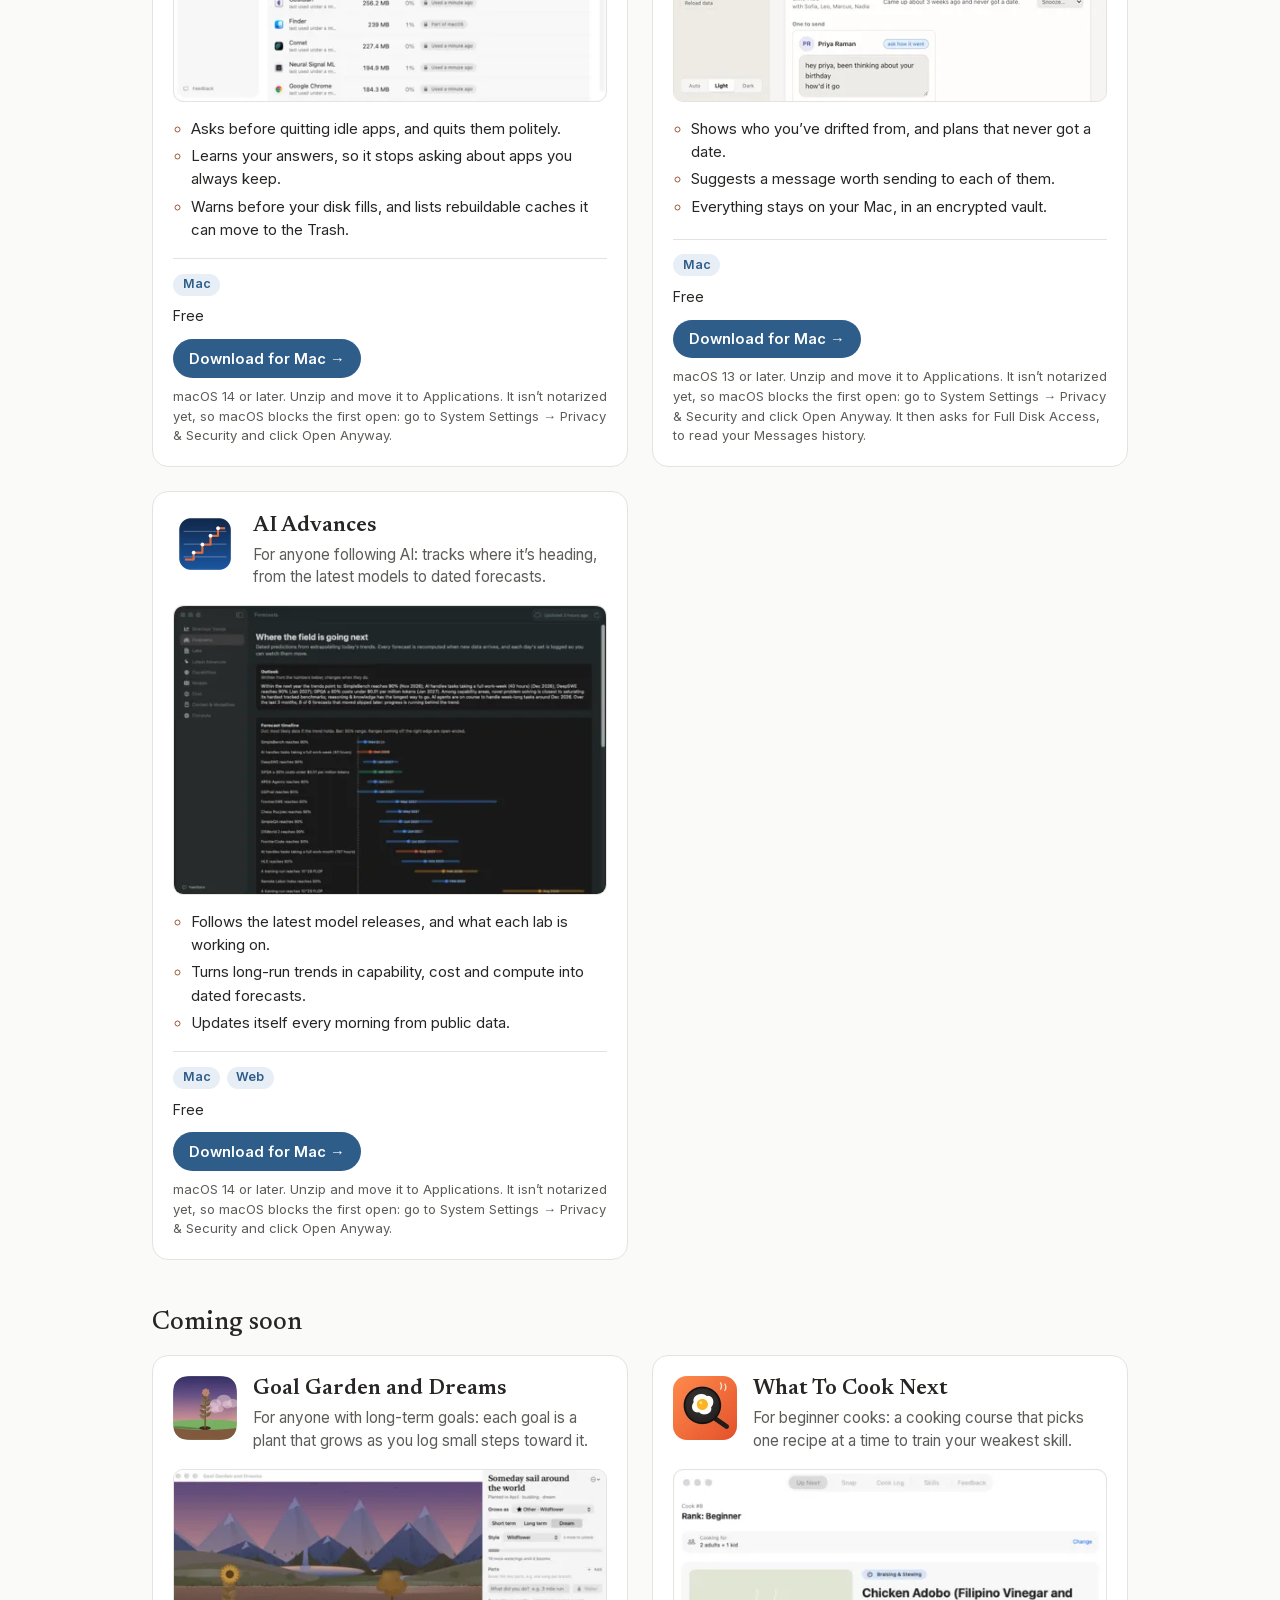
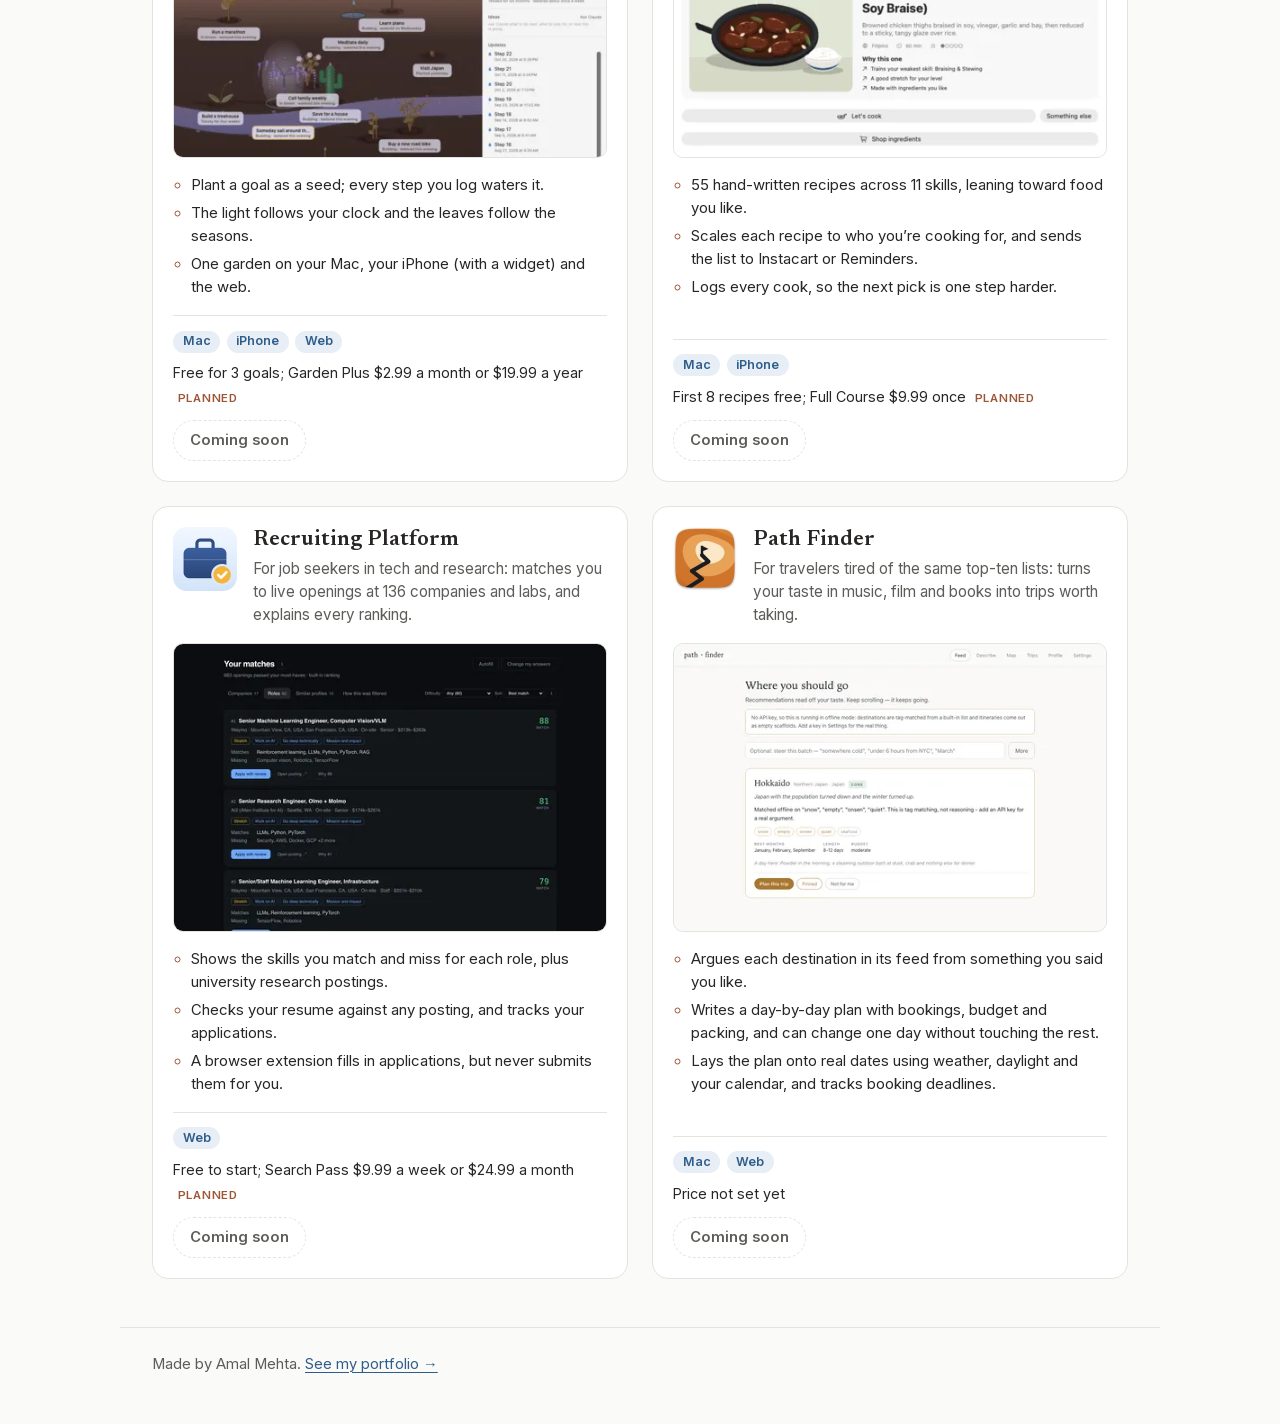
==== commit 75e22b13: "Put apps you can use today first, and say how to open them The page now has two groups, Use it today" ====
--- a/index.html
+++ b/index.html
@@ -6,7 +6,7 @@
   <meta name="color-scheme" content="light dark">
   <meta http-equiv="Content-Security-Policy" content="default-src 'self'; object-src 'none'; base-uri 'self'; form-action 'none'">
   <title>Useful Apps · Amal Mehta</title>
-  <meta name="description" content="A small suite of useful apps by Amal Mehta: for your Mac's memory, your long-term goals, learning to cook, starting a company, keeping in touch and finding a job.">
+  <meta name="description" content="A small suite of useful apps by Amal Mehta: for your Mac's memory, your long-term goals, learning to cook, starting a company, keeping in touch, following AI, finding a job, planning a trip and running a company of AI agents.">
   <meta name="theme-color" content="#fafaf8" media="(prefers-color-scheme: light)">
   <meta name="theme-color" content="#131414" media="(prefers-color-scheme: dark)">
   <link rel="icon" href="images/favicon-32.png" sizes="32x32" type="image/png">
@@ -39,17 +39,18 @@
     <section class="wrap intro">
       <h1>Useful apps</h1>
       <p class="lede">Small apps I build for problems I have myself, made for anyone who has them too.</p>
-      <p class="note">Five are live today. The rest are being readied for release, so their prices are planned rather than final.</p>
+      <p class="note">Five you can use today, all free. The other four are being readied for release, so their prices are planned rather than final.</p>
     </section>
 
-    <section class="wrap" id="apps" aria-label="The apps">
+    <section class="wrap group" id="apps" aria-labelledby="apps-title">
+      <h2 class="group-title" id="apps-title">Use it today</h2>
       <ul class="apps">
 
         <li class="app" id="start-a-company">
           <div class="app-head">
             <img class="app-icon" src="images/icons/start-a-company.webp" width="64" height="64" alt="Start a Company’s icon: a page with a green tick">
             <div>
-              <h2>Start a Company</h2>
+              <h3>Start a Company</h3>
               <p class="pitch">For first-time US founders: answer a few questions and get your own checklist for forming a company.</p>
             </div>
           </div>
@@ -70,7 +71,7 @@
           <div class="app-head">
             <img class="app-icon" src="images/icons/avengers-assemble.webp" width="64" height="64" alt="Avengers Assemble’s icon: a central node joined to six agents">
             <div>
-              <h2>Avengers Assemble</h2>
+              <h3>Avengers Assemble</h3>
               <p class="pitch">For anyone with a big goal: a company of AI agents plans and does the work, and learns who should do what.</p>
             </div>
           </div>
@@ -84,6 +85,7 @@
             <p class="badges"><span class="badge">Mac</span></p>
             <p class="price">Free</p>
             <p class="action"><a class="go" href="https://github.com/amalmehta/AvengersAssemble/releases/latest/download/AvengersAssemble.zip">Download for Mac <span aria-hidden="true">→</span></a></p>
+            <p class="install">macOS 14 or later, and it needs <a href="https://docs.astral.sh/uv/">uv</a>. Unzip and move it to Applications. It isn’t notarized yet, so macOS blocks the first open: go to System Settings → Privacy &amp; Security and click Open Anyway.</p>
           </div>
         </li>
 
@@ -91,7 +93,7 @@
           <div class="app-head">
             <img class="app-icon" src="images/icons/ramclean.webp" width="64" height="64" alt="RamClean’s icon: a smiling ram">
             <div>
-              <h2>RamClean</h2>
+              <h3>RamClean</h3>
               <p class="pitch">For Mac users short on memory: spots apps you aren’t using that are eating it, and asks before quitting them.</p>
             </div>
           </div>
@@ -105,14 +107,66 @@
             <p class="badges"><span class="badge">Mac</span></p>
             <p class="price">Free</p>
             <p class="action"><a class="go" href="https://github.com/amalmehta/RamClean/releases/latest/download/RamClean.zip">Download for Mac <span aria-hidden="true">→</span></a></p>
-          </div>
-        </li>
+            <p class="install">macOS 14 or later. Unzip and move it to Applications. It isn’t notarized yet, so macOS blocks the first open: go to System Settings → Privacy &amp; Security and click Open Anyway.</p>
+          </div>
+        </li>
+
+        <li class="app" id="messaging-graph">
+          <div class="app-head">
+            <img class="app-icon" src="images/icons/messaging-graph.webp" width="64" height="64" alt="Messaging Graph’s icon: three linked dots">
+            <div>
+              <h3>Messaging Graph</h3>
+              <p class="pitch">For people who lose touch: reads your Messages history on your Mac and shows who to reach out to.</p>
+            </div>
+          </div>
+          <img class="shot" src="images/shots/messaging-graph-960.webp" srcset="images/shots/messaging-graph-480.webp 480w, images/shots/messaging-graph-960.webp 960w" sizes="(min-width: 760px) 470px, calc(100vw - 32px)" width="960" height="640" loading="lazy" alt="Messaging Graph’s week, from a made-up demo history: two friends who have gone quiet, two plans that never got a date, and a suggested message to send">
+          <ul class="does">
+            <li>Shows who you’ve drifted from, and plans that never got a date.</li>
+            <li>Suggests a message worth sending to each of them.</li>
+            <li>Everything stays on your Mac, in an encrypted vault.</li>
+          </ul>
+          <div class="app-foot">
+            <p class="badges"><span class="badge">Mac</span></p>
+            <p class="price">Free</p>
+            <p class="action"><a class="go" href="https://github.com/amalmehta/MessagingGraph/releases/latest/download/Messaging-Graph.zip">Download for Mac <span aria-hidden="true">→</span></a></p>
+            <p class="install">macOS 13 or later. Unzip and move it to Applications. It isn’t notarized yet, so macOS blocks the first open: go to System Settings → Privacy &amp; Security and click Open Anyway. It then asks for Full Disk Access, to read your Messages history.</p>
+          </div>
+        </li>
+
+        <li class="app" id="ai-advances">
+          <div class="app-head">
+            <img class="app-icon" src="images/icons/ai-advances.webp" width="64" height="64" alt="AI Advances’ icon">
+            <div>
+              <h3>AI Advances</h3>
+              <p class="pitch">For anyone following AI: tracks where it’s heading, from the latest models to dated forecasts.</p>
+            </div>
+          </div>
+          <img class="shot" src="images/shots/ai-advances-960.webp" srcset="images/shots/ai-advances-480.webp 480w, images/shots/ai-advances-960.webp 960w" sizes="(min-width: 760px) 470px, calc(100vw - 32px)" width="960" height="640" loading="lazy" alt="AI Advances on its Forecasts page: an auto-written outlook, then a timeline of dated predictions, each with its most likely date and a 90% range">
+          <ul class="does">
+            <li>Follows the latest model releases, and what each lab is working on.</li>
+            <li>Turns long-run trends in capability, cost and compute into dated forecasts.</li>
+            <li>Updates itself every morning from public data.</li>
+          </ul>
+          <div class="app-foot">
+            <p class="badges"><span class="badge">Mac</span> <span class="badge">Web</span></p>
+            <p class="price">Free</p>
+            <p class="action"><a class="go" href="https://github.com/amalmehta/ai-advances/releases/latest">Download for Mac <span aria-hidden="true">→</span></a></p>
+            <p class="install">macOS 14 or later. Unzip and move it to Applications. It isn’t notarized yet, so macOS blocks the first open: go to System Settings → Privacy &amp; Security and click Open Anyway.</p>
+          </div>
+        </li>
+
+      </ul>
+    </section>
+
+    <section class="wrap group" id="coming-soon" aria-labelledby="coming-soon-title">
+      <h2 class="group-title" id="coming-soon-title">Coming soon</h2>
+      <ul class="apps">
 
         <li class="app" id="goal-garden">
           <div class="app-head">
             <img class="app-icon" src="images/icons/goal-garden.webp" width="64" height="64" alt="Goal Garden’s icon: a flowering stem growing from the ground at dusk">
             <div>
-              <h2>Goal Garden and Dreams</h2>
+              <h3>Goal Garden and Dreams</h3>
               <p class="pitch">For anyone with long-term goals: each goal is a plant that grows as you log small steps toward it.</p>
             </div>
           </div>
@@ -133,7 +187,7 @@
           <div class="app-head">
             <img class="app-icon" src="images/icons/what-to-cook-next.webp" width="64" height="64" alt="What To Cook Next’s icon: an egg frying in a pan">
             <div>
-              <h2>What To Cook Next</h2>
+              <h3>What To Cook Next</h3>
               <p class="pitch">For beginner cooks: a cooking course that picks one recipe at a time to train your weakest skill.</p>
             </div>
           </div>
@@ -150,53 +204,11 @@
           </div>
         </li>
 
-        <li class="app" id="messaging-graph">
-          <div class="app-head">
-            <img class="app-icon" src="images/icons/messaging-graph.webp" width="64" height="64" alt="Messaging Graph’s icon: three linked dots">
-            <div>
-              <h2>Messaging Graph</h2>
-              <p class="pitch">For people who lose touch: reads your Messages history on your Mac and shows who to reach out to.</p>
-            </div>
-          </div>
-          <img class="shot" src="images/shots/messaging-graph-960.webp" srcset="images/shots/messaging-graph-480.webp 480w, images/shots/messaging-graph-960.webp 960w" sizes="(min-width: 760px) 470px, calc(100vw - 32px)" width="960" height="640" loading="lazy" alt="Messaging Graph’s week, from a made-up demo history: two friends who have gone quiet, two plans that never got a date, and a suggested message to send">
-          <ul class="does">
-            <li>Shows who you’ve drifted from, and plans that never got a date.</li>
-            <li>Suggests a message worth sending to each of them.</li>
-            <li>Everything stays on your Mac, in an encrypted vault.</li>
-          </ul>
-          <div class="app-foot">
-            <p class="badges"><span class="badge">Mac</span></p>
-            <p class="price">Free</p>
-            <p class="action"><a class="go" href="https://github.com/amalmehta/MessagingGraph/releases/latest/download/Messaging-Graph.zip">Download for Mac <span aria-hidden="true">→</span></a></p>
-          </div>
-        </li>
-
-        <li class="app" id="ai-advances">
-          <div class="app-head">
-            <img class="app-icon" src="images/icons/ai-advances.webp" width="64" height="64" alt="AI Advances’ icon">
-            <div>
-              <h2>AI Advances</h2>
-              <p class="pitch">For anyone following AI: tracks where it’s heading, from the latest models to dated forecasts.</p>
-            </div>
-          </div>
-          <img class="shot" src="images/shots/ai-advances-960.webp" srcset="images/shots/ai-advances-480.webp 480w, images/shots/ai-advances-960.webp 960w" sizes="(min-width: 760px) 470px, calc(100vw - 32px)" width="960" height="640" loading="lazy" alt="AI Advances on its Forecasts page: an auto-written outlook, then a timeline of dated predictions, each with its most likely date and a 90% range">
-          <ul class="does">
-            <li>Follows the latest model releases, and what each lab is working on.</li>
-            <li>Turns long-run trends in capability, cost and compute into dated forecasts.</li>
-            <li>Updates itself every morning from public data.</li>
-          </ul>
-          <div class="app-foot">
-            <p class="badges"><span class="badge">Mac</span> <span class="badge">Web</span></p>
-            <p class="price">Free</p>
-            <p class="action"><a class="go" href="https://github.com/amalmehta/ai-advances/releases/latest/download/AI-Advances-v1.4.zip">Download for Mac <span aria-hidden="true">→</span></a></p>
-          </div>
-        </li>
-
         <li class="app" id="recruiting-platform">
           <div class="app-head">
             <img class="app-icon" src="images/icons/recruiting-platform.webp" width="64" height="64" alt="Recruiting Platform’s icon: a briefcase with a gold tick">
             <div>
-              <h2>Recruiting Platform</h2>
+              <h3>Recruiting Platform</h3>
               <p class="pitch">For job seekers in tech and research: matches you to live openings at 136 companies and labs, and explains every ranking.</p>
             </div>
           </div>
@@ -217,7 +229,7 @@
           <div class="app-head">
             <img class="app-icon" src="images/icons/path-finder.webp" width="64" height="64" alt="Path Finder’s icon: a dark trail winding up to a flag on an orange hillside">
             <div>
-              <h2>Path Finder</h2>
+              <h3>Path Finder</h3>
               <p class="pitch">For travelers tired of the same top-ten lists: turns your taste in music, film and books into trips worth taking.</p>
             </div>
           </div>
--- a/styles.css
+++ b/styles.css
@@ -74,6 +74,9 @@
 .lede { font-family: var(--serif); font-size: clamp(1.2rem, 2.6vw, 1.5rem); line-height: 1.4; max-width: 40ch; margin: 0 0 0.75rem; }
 .note { color: var(--muted); font-size: 0.95rem; max-width: 60ch; margin: 0; }
 
+/* What you can use today, then what's coming */
+.group-title { font-family: var(--serif); font-weight: 500; font-size: 1.6rem; line-height: 1.2; margin: 0 0 1rem; }
+
 /* The apps: one column on phones, two from tablet width up */
 .apps { list-style: none; padding: 0; margin: 0 0 3rem; display: grid; gap: 1.25rem; }
 @media (min-width: 760px) { .apps { grid-template-columns: 1fr 1fr; gap: 1.5rem; } }
@@ -85,7 +88,7 @@
 }
 .app-head { display: grid; grid-template-columns: 64px 1fr; gap: 1rem; align-items: start; }
 .app-icon { width: 64px; height: 64px; border-radius: 14px; }
-.app h2 { font-family: var(--serif); font-weight: 600; font-size: 1.35rem; line-height: 1.25; margin: 0.05rem 0 0.25rem; }
+.app h3 { font-family: var(--serif); font-weight: 600; font-size: 1.35rem; line-height: 1.25; margin: 0.05rem 0 0.25rem; }
 .pitch { margin: 0; font-size: 0.95rem; line-height: 1.5; color: var(--muted); }
 
 /* Every card has a screenshot */
@@ -112,6 +115,7 @@
 .go:hover { text-decoration: none; background: color-mix(in srgb, var(--accent) 85%, #000); }
 @media (prefers-color-scheme: dark) { .go { color: #10161c; } .go:hover { background: color-mix(in srgb, var(--accent) 85%, #fff); } }
 .soon { color: var(--muted); border: 1px dashed var(--line); }
+.install { font-size: 0.82rem; line-height: 1.5; color: var(--muted); }
 @media (pointer: coarse) { .go, .soon { padding-block: 0.65rem; } }
 
 @media (max-width: 480px) {
